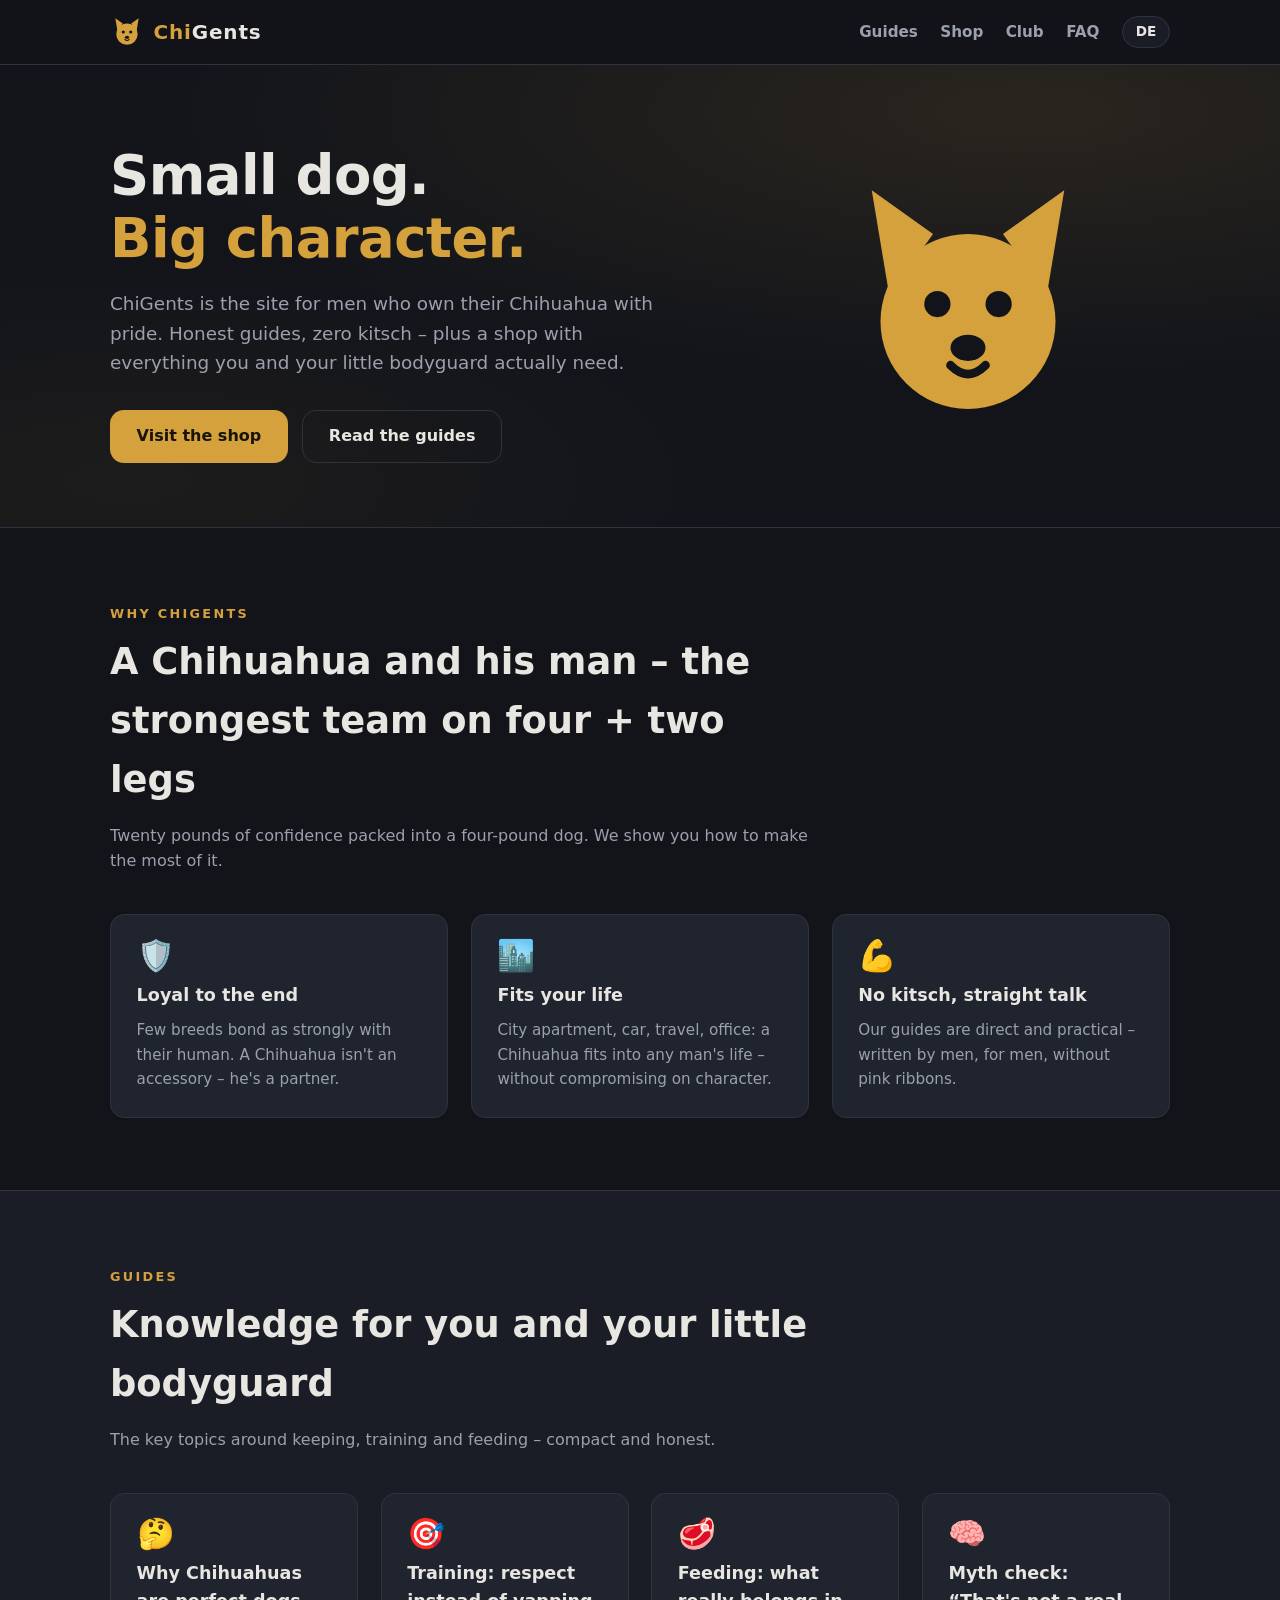
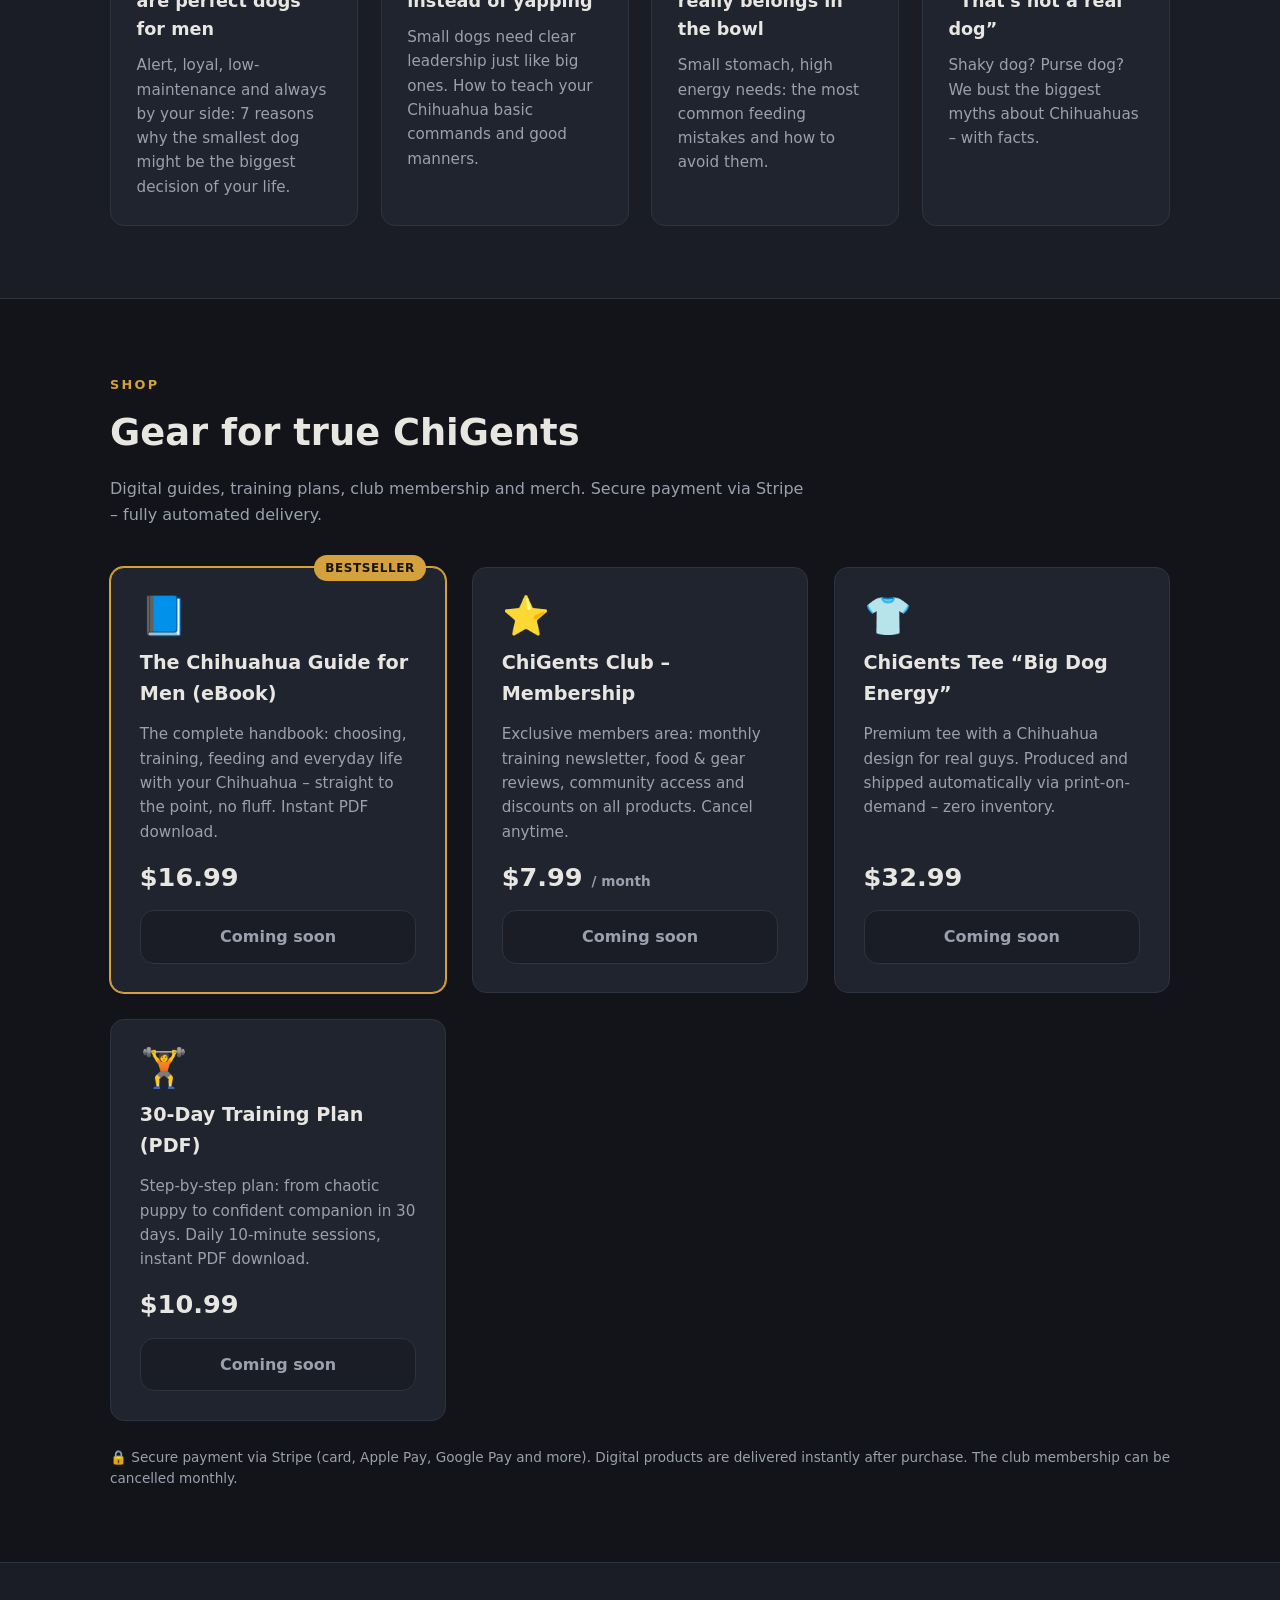
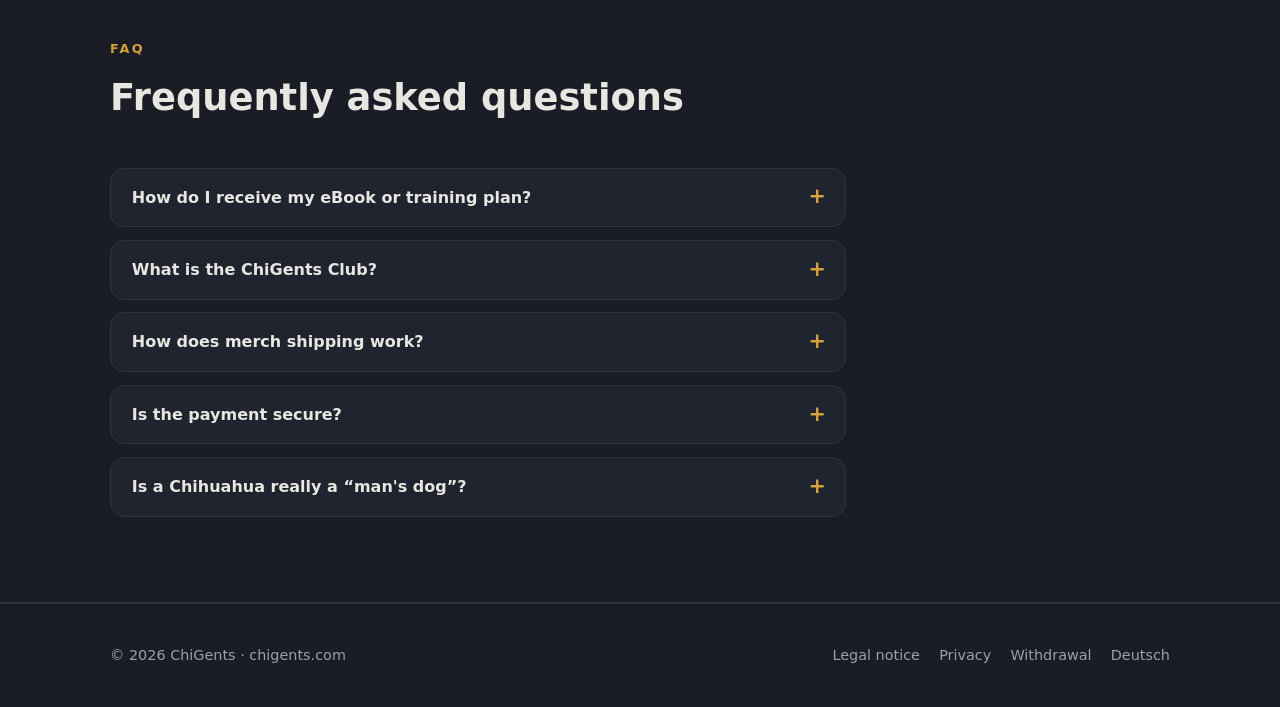
==== en/index.html @ 24e94a9b "Add ChiGents landing page with shop, Stripe payment links and GitHub Pages deploy - Bilingual (DE/EN" ====
<!DOCTYPE html>
<html lang="en">
<head>
  <meta charset="UTF-8">
  <meta name="viewport" content="width=device-width, initial-scale=1.0">
  <title>ChiGents – Men with Chihuahuas | Shop &amp; Guides</title>
  <meta name="description" content="ChiGents is the site for men with Chihuahuas: honest guides, eBooks, training plans, club membership and merch. Small dog. Big character.">
  <link rel="canonical" href="https://chigents.com/en/">
  <link rel="alternate" hreflang="de" href="https://chigents.com/">
  <link rel="alternate" hreflang="en" href="https://chigents.com/en/">
  <meta property="og:title" content="ChiGents – Men with Chihuahuas">
  <meta property="og:description" content="Guides, shop and club for men with Chihuahuas. Small dog. Big character.">
  <meta property="og:type" content="website">
  <meta property="og:url" content="https://chigents.com/en/">
  <link rel="icon" href="data:image/svg+xml,%3Csvg xmlns='http://www.w3.org/2000/svg' viewBox='0 0 100 100'%3E%3Ctext y='80' font-size='80'%3E🐕%3C/text%3E%3C/svg%3E">
  <link rel="stylesheet" href="../assets/css/style.css">
</head>
<body>

  <header class="site-header">
    <div class="container">
      <a class="brand" href="./">
        <svg class="logo" viewBox="0 0 64 64" aria-hidden="true">
          <polygon points="10,6 24,16 14,30" fill="#d4a13c"/>
          <polygon points="54,6 40,16 50,30" fill="#d4a13c"/>
          <circle cx="32" cy="36" r="20" fill="#d4a13c"/>
          <circle cx="25" cy="32" r="3" fill="#12141a"/>
          <circle cx="39" cy="32" r="3" fill="#12141a"/>
          <ellipse cx="32" cy="42" rx="4" ry="3" fill="#12141a"/>
          <path d="M28 46 q4 4 8 0" stroke="#12141a" stroke-width="2" fill="none" stroke-linecap="round"/>
        </svg>
        <span><span class="brand-chi">Chi</span>Gents</span>
      </a>
      <nav class="main-nav">
        <a href="#guides">Guides</a>
        <a href="#shop">Shop</a>
        <a href="#club">Club</a>
        <a href="#faq">FAQ</a>
        <a class="lang-switch" href="../" hreflang="de" lang="de">DE</a>
      </nav>
    </div>
  </header>

  <main>

    <!-- Hero -->
    <section class="hero">
      <div class="container">
        <div>
          <h1>Small dog.<br><span class="accent">Big character.</span></h1>
          <p class="tagline">
            ChiGents is the site for men who own their Chihuahua with pride.
            Honest guides, zero kitsch – plus a shop with everything you and
            your little bodyguard actually need.
          </p>
          <div class="hero-cta">
            <a class="btn btn-primary" href="#shop">Visit the shop</a>
            <a class="btn btn-ghost" href="#guides">Read the guides</a>
          </div>
        </div>
        <div class="hero-dog">
          <svg viewBox="0 0 64 64" aria-hidden="true">
            <polygon points="10,6 24,16 14,30" fill="#d4a13c"/>
            <polygon points="54,6 40,16 50,30" fill="#d4a13c"/>
            <circle cx="32" cy="36" r="20" fill="#d4a13c"/>
            <circle cx="25" cy="32" r="3" fill="#12141a"/>
            <circle cx="39" cy="32" r="3" fill="#12141a"/>
            <ellipse cx="32" cy="42" rx="4" ry="3" fill="#12141a"/>
            <path d="M28 46 q4 4 8 0" stroke="#12141a" stroke-width="2" fill="none" stroke-linecap="round"/>
          </svg>
        </div>
      </div>
    </section>

    <!-- Why ChiGents -->
    <section class="section">
      <div class="container">
        <div class="section-head">
          <span class="kicker">Why ChiGents</span>
          <h2>A Chihuahua and his man – the strongest team on four + two legs</h2>
          <p>Twenty pounds of confidence packed into a four-pound dog. We show you how to make the most of it.</p>
        </div>
        <div class="card-grid">
          <div class="card">
            <div class="card-icon">🛡️</div>
            <h3>Loyal to the end</h3>
            <p>Few breeds bond as strongly with their human. A Chihuahua isn't an accessory – he's a partner.</p>
          </div>
          <div class="card">
            <div class="card-icon">🏙️</div>
            <h3>Fits your life</h3>
            <p>City apartment, car, travel, office: a Chihuahua fits into any man's life – without compromising on character.</p>
          </div>
          <div class="card">
            <div class="card-icon">💪</div>
            <h3>No kitsch, straight talk</h3>
            <p>Our guides are direct and practical – written by men, for men, without pink ribbons.</p>
          </div>
        </div>
      </div>
    </section>

    <!-- Guides -->
    <section class="section alt" id="guides">
      <div class="container">
        <div class="section-head">
          <span class="kicker">Guides</span>
          <h2>Knowledge for you and your little bodyguard</h2>
          <p>The key topics around keeping, training and feeding – compact and honest.</p>
        </div>
        <div class="card-grid">
          <div class="card">
            <div class="card-icon">🤔</div>
            <h3>Why Chihuahuas are perfect dogs for men</h3>
            <p>Alert, loyal, low-maintenance and always by your side: 7 reasons why the smallest dog might be the biggest decision of your life.</p>
          </div>
          <div class="card">
            <div class="card-icon">🎯</div>
            <h3>Training: respect instead of yapping</h3>
            <p>Small dogs need clear leadership just like big ones. How to teach your Chihuahua basic commands and good manners.</p>
          </div>
          <div class="card">
            <div class="card-icon">🥩</div>
            <h3>Feeding: what really belongs in the bowl</h3>
            <p>Small stomach, high energy needs: the most common feeding mistakes and how to avoid them.</p>
          </div>
          <div class="card">
            <div class="card-icon">🧠</div>
            <h3>Myth check: “That's not a real dog”</h3>
            <p>Shaky dog? Purse dog? We bust the biggest myths about Chihuahuas – with facts.</p>
          </div>
        </div>
      </div>
    </section>

    <!-- Shop -->
    <section class="section" id="shop">
      <div class="container">
        <div class="section-head">
          <span class="kicker">Shop</span>
          <h2>Gear for true ChiGents</h2>
          <p>Digital guides, training plans, club membership and merch. Secure payment via Stripe – fully automated delivery.</p>
        </div>
        <div class="product-grid" id="product-grid">
          <!-- Product cards are rendered from assets/js/products.js -->
        </div>
        <p class="shop-note" id="club">
          🔒 Secure payment via Stripe (card, Apple Pay, Google Pay and more). Digital products are delivered instantly after purchase.
          The club membership can be cancelled monthly.
        </p>
      </div>
    </section>

    <!-- FAQ -->
    <section class="section alt" id="faq">
      <div class="container">
        <div class="section-head">
          <span class="kicker">FAQ</span>
          <h2>Frequently asked questions</h2>
        </div>
        <div class="faq-list">
          <details>
            <summary>How do I receive my eBook or training plan?</summary>
            <p>Right after paying via Stripe you automatically receive your download link – on the confirmation page and by email. No waiting, no shipping.</p>
          </details>
          <details>
            <summary>What is the ChiGents Club?</summary>
            <p>A monthly membership with an exclusive training newsletter, product reviews and discounts on all shop items. You can cancel at the end of any month.</p>
          </details>
          <details>
            <summary>How does merch shipping work?</summary>
            <p>Our apparel is produced on demand and shipped directly by the production partner – more sustainable than mass warehousing and always in your size.</p>
          </details>
          <details>
            <summary>Is the payment secure?</summary>
            <p>Yes. All payments are processed by Stripe, one of the world's largest payment providers. We never store any payment data ourselves.</p>
          </details>
          <details>
            <summary>Is a Chihuahua really a “man's dog”?</summary>
            <p>Absolutely. Chihuahuas are among the most loyal and alert breeds there are. Anyone who handles one knows: character has nothing to do with shoulder height.</p>
          </details>
        </div>
      </div>
    </section>

  </main>

  <footer class="site-footer">
    <div class="container">
      <div>© <span id="year">2026</span> ChiGents · chigents.com</div>
      <nav class="footer-links">
        <a href="../impressum.html">Legal notice</a>
        <a href="../datenschutz.html">Privacy</a>
        <a href="../widerruf.html">Withdrawal</a>
        <a href="../" hreflang="de" lang="de">Deutsch</a>
      </nav>
    </div>
  </footer>

  <script src="../assets/js/products.js"></script>
  <script src="../assets/js/main.js"></script>
</body>
</html>
---- assets/css/style.css ----
/* ============================================================
   ChiGents – chigents.com
   Dunkles, maskulines Theme mit Gold-Akzent
   ============================================================ */

:root {
  --bg: #12141a;
  --bg-soft: #1a1d26;
  --bg-card: #20242f;
  --border: #2e3340;
  --text: #e8e6e1;
  --text-muted: #9aa0ad;
  --accent: #d4a13c;
  --accent-hover: #e6b85c;
  --accent-dark: #a87e2a;
  --danger: #c0533f;
  --radius: 14px;
  --maxw: 1100px;
}

* { box-sizing: border-box; margin: 0; padding: 0; }

html { scroll-behavior: smooth; }

body {
  background: var(--bg);
  color: var(--text);
  font-family: "Segoe UI", system-ui, -apple-system, Roboto, "Helvetica Neue", sans-serif;
  line-height: 1.6;
  -webkit-font-smoothing: antialiased;
}

img, svg { max-width: 100%; display: block; }

a { color: var(--accent); text-decoration: none; }
a:hover { color: var(--accent-hover); }

.container {
  max-width: var(--maxw);
  margin: 0 auto;
  padding: 0 1.25rem;
}

/* ---------- Header ---------- */

.site-header {
  position: sticky;
  top: 0;
  z-index: 50;
  background: rgba(18, 20, 26, 0.92);
  backdrop-filter: blur(8px);
  border-bottom: 1px solid var(--border);
}

.site-header .container {
  display: flex;
  align-items: center;
  justify-content: space-between;
  gap: 1rem;
  height: 64px;
}

.brand {
  display: flex;
  align-items: center;
  gap: 0.6rem;
  font-weight: 800;
  font-size: 1.25rem;
  letter-spacing: 0.04em;
  color: var(--text);
}
.brand:hover { color: var(--text); }
.brand .logo { width: 34px; height: 34px; flex-shrink: 0; }
.brand .brand-chi { color: var(--accent); }

.main-nav {
  display: flex;
  align-items: center;
  gap: 1.4rem;
  font-size: 0.95rem;
}
.main-nav a { color: var(--text-muted); font-weight: 600; }
.main-nav a:hover { color: var(--text); }

.lang-switch {
  border: 1px solid var(--border);
  border-radius: 999px;
  padding: 0.25rem 0.8rem;
  font-size: 0.85rem;
  font-weight: 700;
  color: var(--text) !important;
  background: var(--bg-soft);
}
.lang-switch:hover { border-color: var(--accent); }

@media (max-width: 720px) {
  .main-nav a:not(.lang-switch) { display: none; }
}

/* ---------- Hero ---------- */

.hero {
  padding: 5rem 0 4rem;
  background:
    radial-gradient(ellipse 70% 60% at 80% 10%, rgba(212, 161, 60, 0.12), transparent),
    radial-gradient(ellipse 50% 50% at 10% 90%, rgba(212, 161, 60, 0.06), transparent);
  border-bottom: 1px solid var(--border);
}

.hero .container {
  display: grid;
  grid-template-columns: 1.2fr 0.8fr;
  gap: 3rem;
  align-items: center;
}

.hero h1 {
  font-size: clamp(2.2rem, 5vw, 3.4rem);
  line-height: 1.15;
  font-weight: 900;
  letter-spacing: -0.01em;
}
.hero h1 .accent { color: var(--accent); }

.hero .tagline {
  margin-top: 1.2rem;
  font-size: 1.15rem;
  color: var(--text-muted);
  max-width: 34rem;
}

.hero-cta {
  margin-top: 2rem;
  display: flex;
  flex-wrap: wrap;
  gap: 0.9rem;
}

.hero-dog {
  display: flex;
  justify-content: center;
}
.hero-dog svg { width: min(280px, 60vw); height: auto; }

@media (max-width: 820px) {
  .hero .container { grid-template-columns: 1fr; }
  .hero-dog { order: -1; }
  .hero-dog svg { width: 160px; }
}

/* ---------- Buttons ---------- */

.btn {
  display: inline-block;
  padding: 0.8rem 1.6rem;
  border-radius: var(--radius);
  font-weight: 700;
  font-size: 1rem;
  border: 1px solid transparent;
  cursor: pointer;
  transition: transform 0.12s ease, background 0.12s ease, border-color 0.12s ease;
}
.btn:active { transform: scale(0.98); }

.btn-primary {
  background: var(--accent);
  color: #181408;
}
.btn-primary:hover { background: var(--accent-hover); color: #181408; }

.btn-ghost {
  border-color: var(--border);
  color: var(--text);
  background: transparent;
}
.btn-ghost:hover { border-color: var(--accent); color: var(--text); }

.btn-disabled {
  background: var(--bg-soft);
  border-color: var(--border);
  color: var(--text-muted);
  cursor: not-allowed;
}

/* ---------- Sections ---------- */

.section { padding: 4.5rem 0; }
.section.alt { background: var(--bg-soft); border-top: 1px solid var(--border); border-bottom: 1px solid var(--border); }

.section-head { max-width: 44rem; margin-bottom: 2.5rem; }
.section-head .kicker {
  text-transform: uppercase;
  letter-spacing: 0.18em;
  font-size: 0.8rem;
  font-weight: 800;
  color: var(--accent);
}
.section-head h2 {
  font-size: clamp(1.6rem, 3.5vw, 2.3rem);
  margin-top: 0.5rem;
  font-weight: 800;
}
.section-head p { margin-top: 0.8rem; color: var(--text-muted); }

/* ---------- Cards (Ratgeber / USP) ---------- */

.card-grid {
  display: grid;
  grid-template-columns: repeat(auto-fit, minmax(240px, 1fr));
  gap: 1.4rem;
}

.card {
  background: var(--bg-card);
  border: 1px solid var(--border);
  border-radius: var(--radius);
  padding: 1.6rem;
  display: flex;
  flex-direction: column;
  gap: 0.6rem;
}
.card .card-icon { font-size: 1.9rem; line-height: 1; }
.card h3 { font-size: 1.1rem; font-weight: 800; }
.card p { color: var(--text-muted); font-size: 0.95rem; }
.card .card-link { margin-top: auto; font-weight: 700; font-size: 0.9rem; }

/* ---------- Shop / Produkte ---------- */

.product-grid {
  display: grid;
  grid-template-columns: repeat(auto-fit, minmax(270px, 1fr));
  gap: 1.6rem;
}

.product-card {
  background: var(--bg-card);
  border: 1px solid var(--border);
  border-radius: var(--radius);
  padding: 1.8rem;
  display: flex;
  flex-direction: column;
  gap: 0.8rem;
  position: relative;
}
.product-card.featured { border-color: var(--accent); box-shadow: 0 0 0 1px var(--accent); }

.product-badge {
  position: absolute;
  top: -0.8rem;
  right: 1.2rem;
  background: var(--accent);
  color: #181408;
  font-size: 0.75rem;
  font-weight: 800;
  padding: 0.2rem 0.7rem;
  border-radius: 999px;
  letter-spacing: 0.05em;
  text-transform: uppercase;
}

.product-emoji { font-size: 2.4rem; line-height: 1; }
.product-card h3 { font-size: 1.2rem; font-weight: 800; }
.product-desc { color: var(--text-muted); font-size: 0.95rem; flex-grow: 1; }

.product-price {
  font-size: 1.6rem;
  font-weight: 900;
  color: var(--text);
}
.product-price .price-period {
  font-size: 0.85rem;
  font-weight: 600;
  color: var(--text-muted);
}

.product-card .btn { text-align: center; }

.shop-note {
  margin-top: 1.6rem;
  font-size: 0.85rem;
  color: var(--text-muted);
}

/* ---------- FAQ ---------- */

.faq-list { max-width: 46rem; }

.faq-list details {
  border: 1px solid var(--border);
  border-radius: var(--radius);
  background: var(--bg-card);
  margin-bottom: 0.8rem;
  overflow: hidden;
}
.faq-list summary {
  cursor: pointer;
  padding: 1rem 1.3rem;
  font-weight: 700;
  list-style: none;
  position: relative;
  padding-right: 2.6rem;
}
.faq-list summary::-webkit-details-marker { display: none; }
.faq-list summary::after {
  content: "+";
  position: absolute;
  right: 1.2rem;
  top: 50%;
  transform: translateY(-50%);
  color: var(--accent);
  font-size: 1.3rem;
  font-weight: 800;
}
.faq-list details[open] summary::after { content: "–"; }
.faq-list details p {
  padding: 0 1.3rem 1.1rem;
  color: var(--text-muted);
  font-size: 0.95rem;
}

/* ---------- Footer ---------- */

.site-footer {
  border-top: 1px solid var(--border);
  padding: 2.5rem 0;
  background: var(--bg-soft);
  font-size: 0.9rem;
  color: var(--text-muted);
}
.site-footer .container {
  display: flex;
  flex-wrap: wrap;
  gap: 1.5rem;
  justify-content: space-between;
  align-items: center;
}
.footer-links { display: flex; flex-wrap: wrap; gap: 1.2rem; }
.footer-links a { color: var(--text-muted); }
.footer-links a:hover { color: var(--text); }

/* ---------- Rechtsseiten ---------- */

.legal-page { padding: 3.5rem 0; max-width: 46rem; }
.legal-page h1 { font-size: 2rem; margin-bottom: 1.5rem; }
.legal-page h2 { font-size: 1.25rem; margin: 1.8rem 0 0.6rem; }
.legal-page p, .legal-page li { color: var(--text-muted); margin-bottom: 0.6rem; }
.legal-page ul { padding-left: 1.4rem; }

.todo-box {
  border: 1px dashed var(--danger);
  border-radius: var(--radius);
  padding: 0.9rem 1.2rem;
  margin: 1rem 0;
  color: var(--danger);
  font-weight: 600;
  font-size: 0.9rem;
}
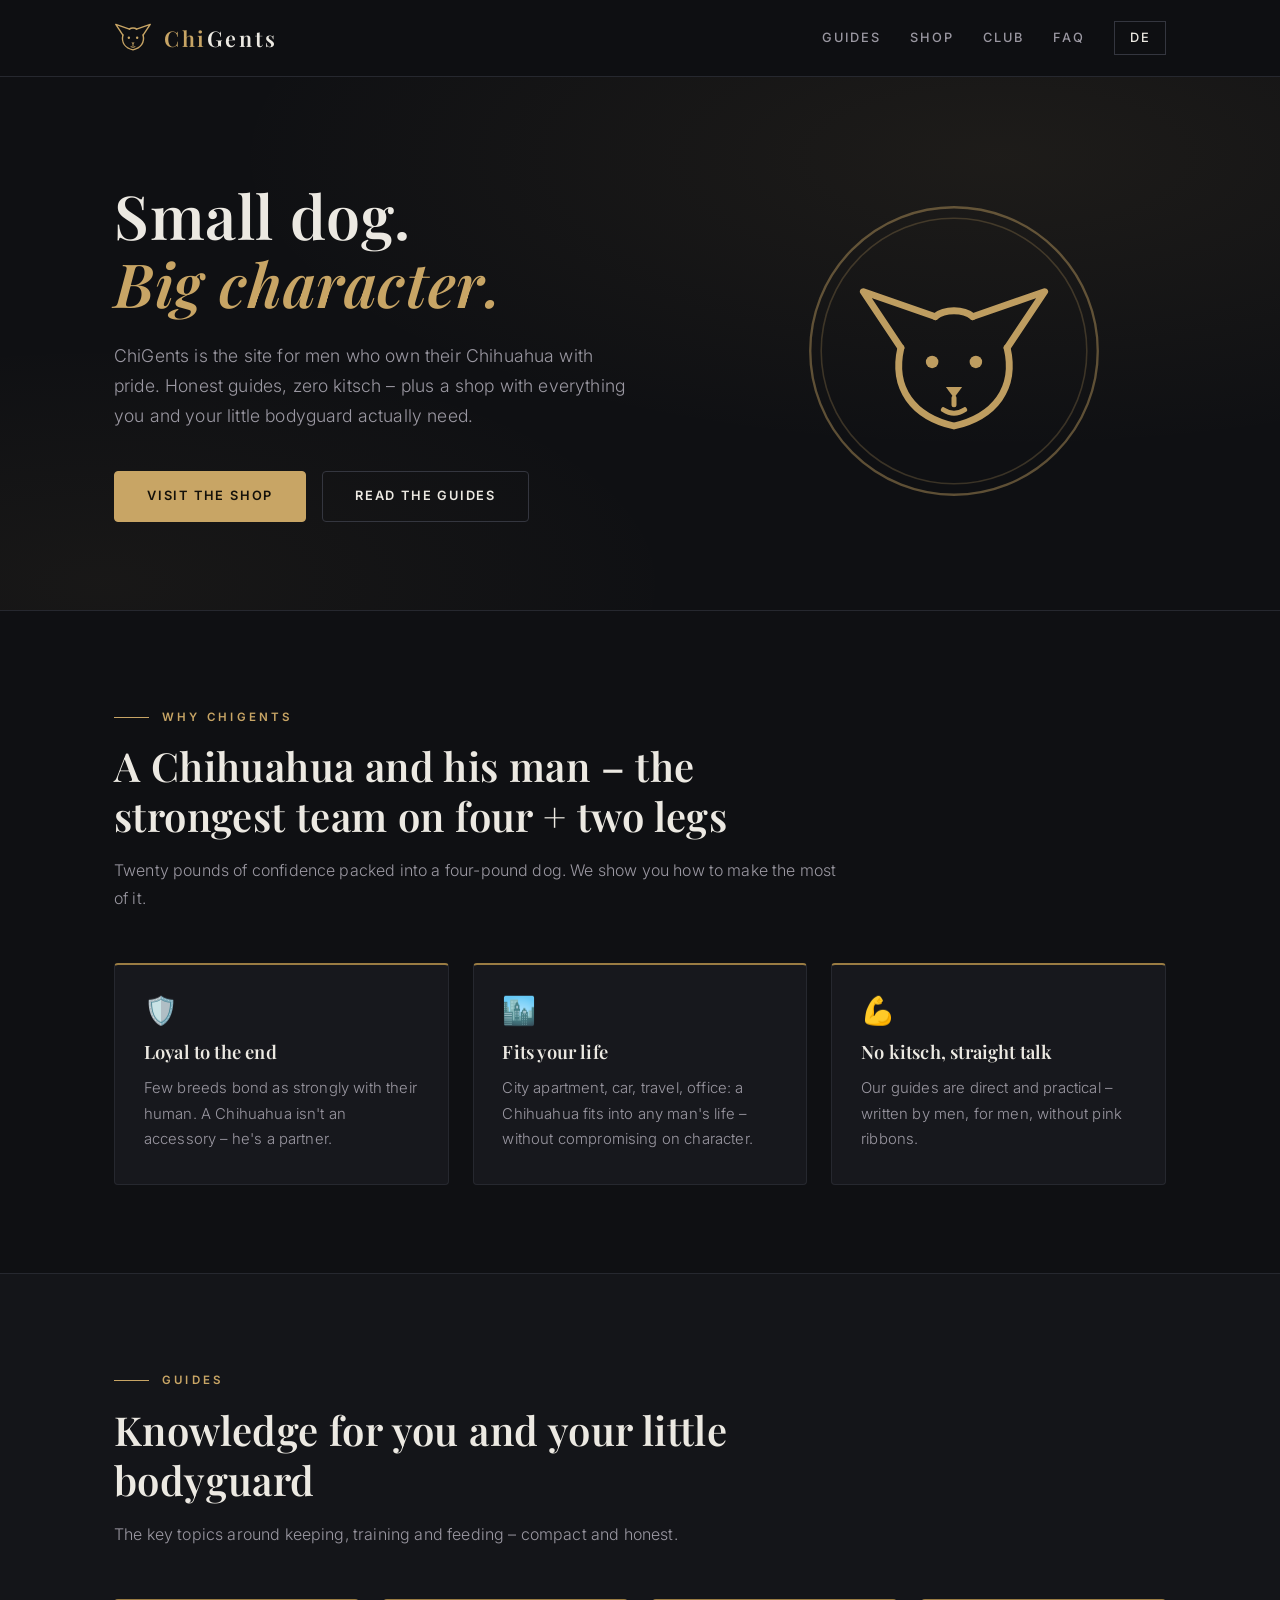
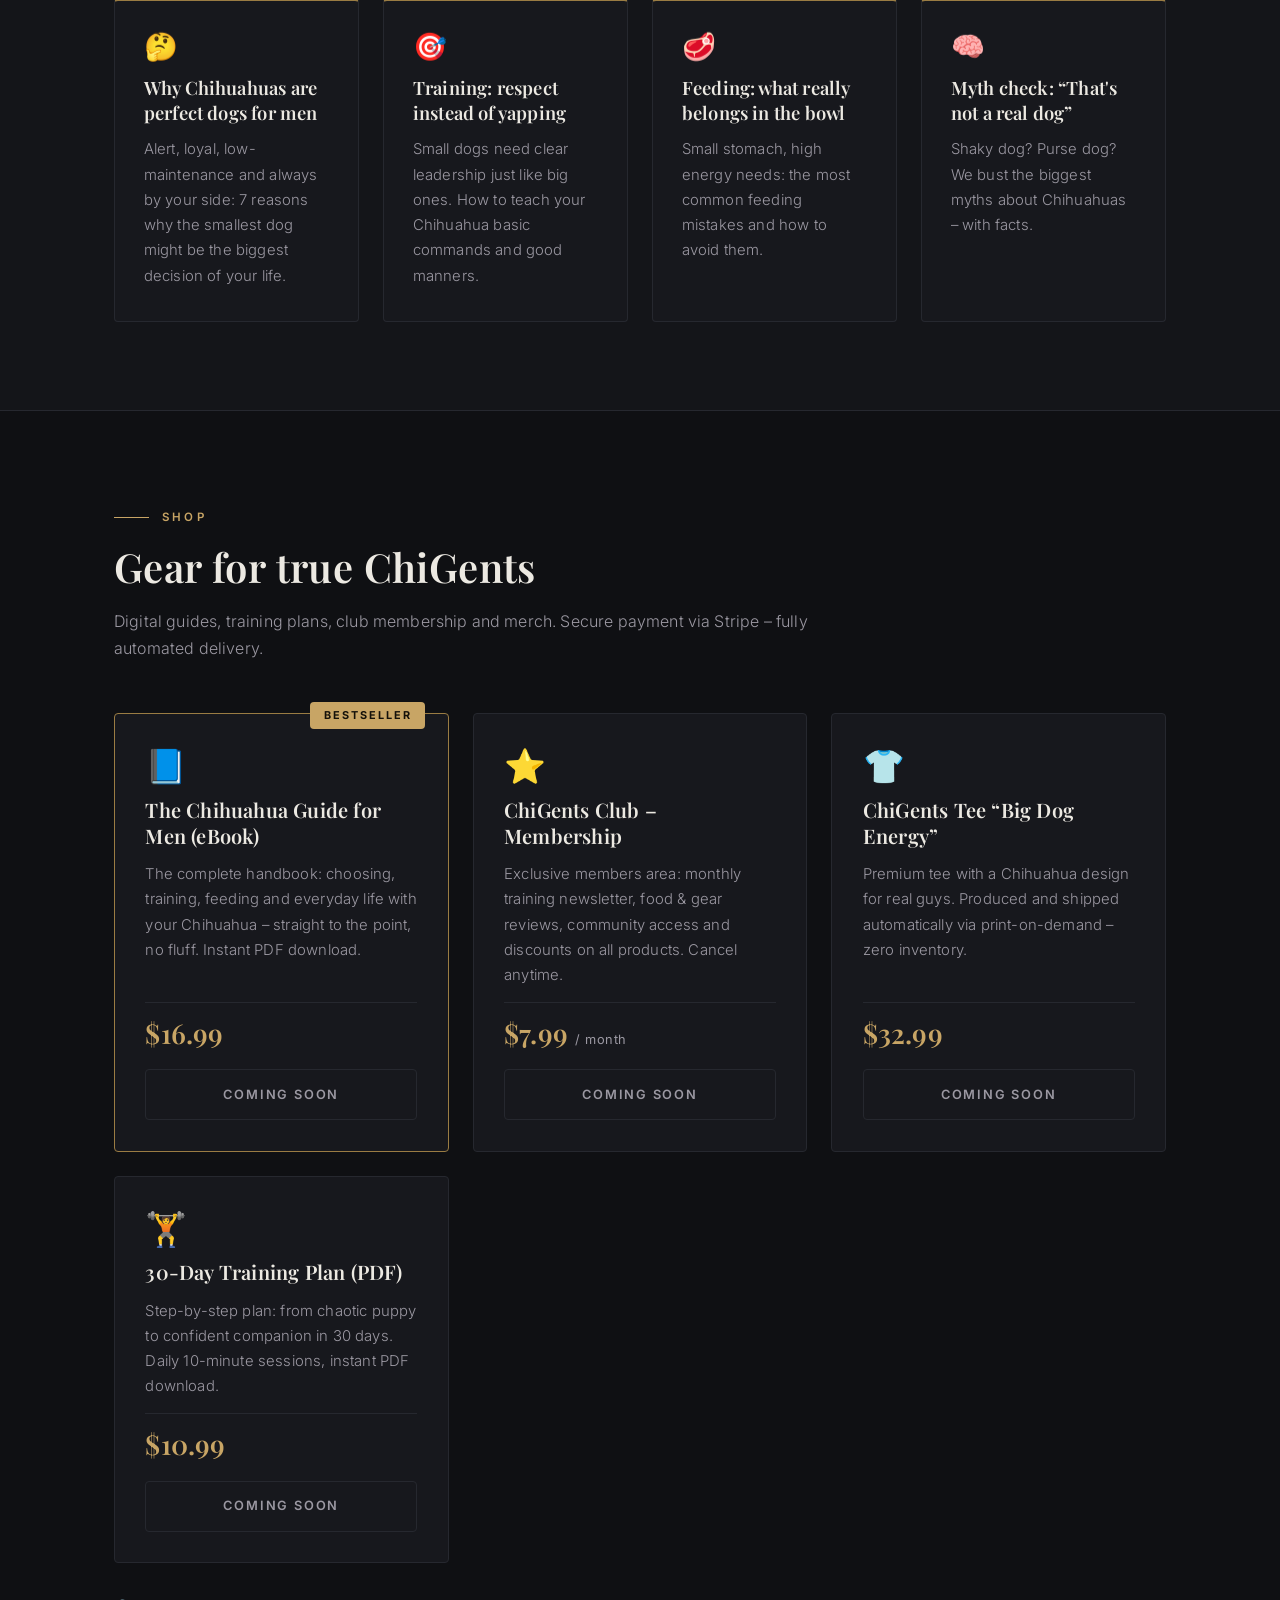
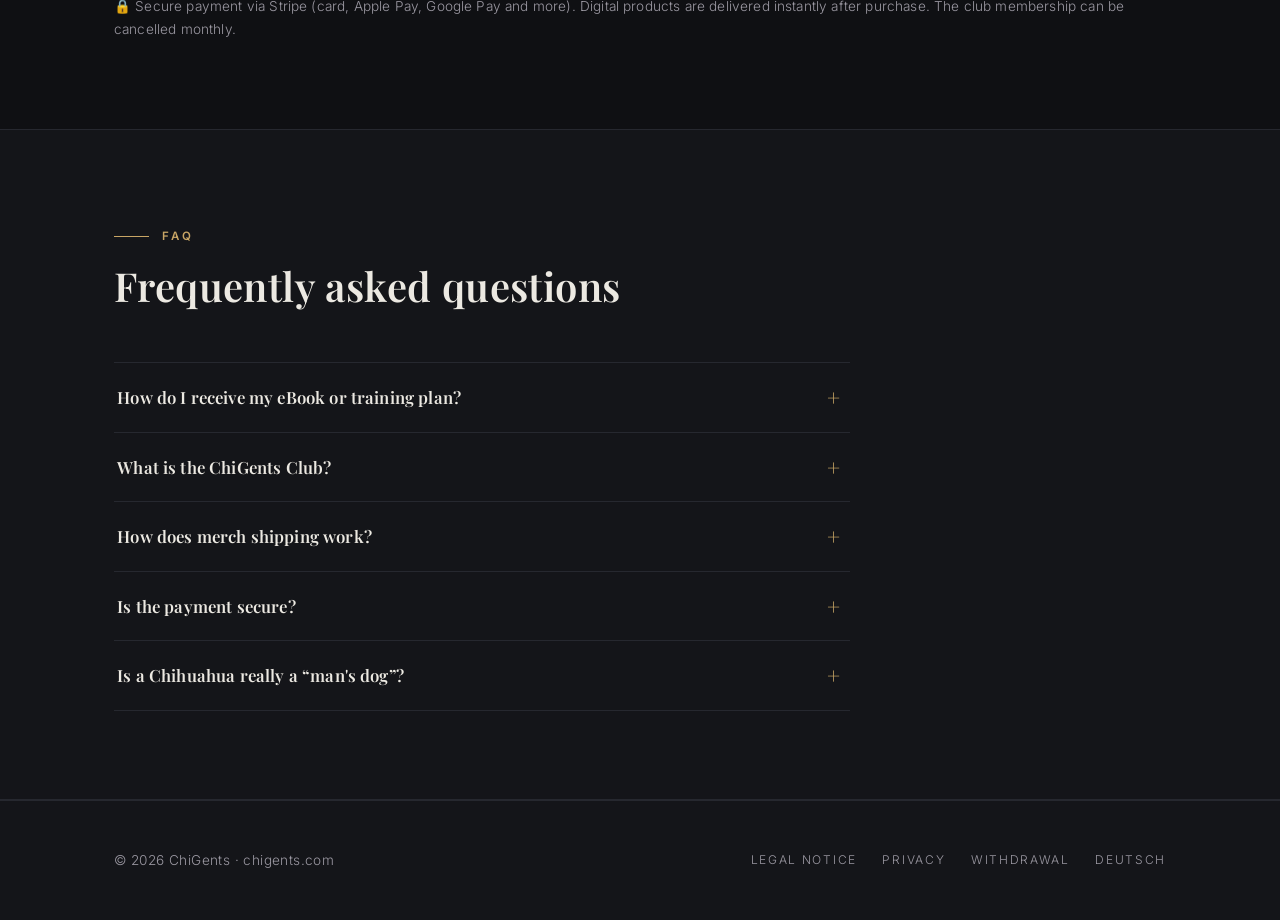
==== commit feca0508: "Redesign with premium look and refined line-art logo - Serif typography (Playfair Display) for headi" ====
--- a/en/index.html
+++ b/en/index.html
@@ -12,7 +12,10 @@
   <meta property="og:description" content="Guides, shop and club for men with Chihuahuas. Small dog. Big character.">
   <meta property="og:type" content="website">
   <meta property="og:url" content="https://chigents.com/en/">
-  <link rel="icon" href="data:image/svg+xml,%3Csvg xmlns='http://www.w3.org/2000/svg' viewBox='0 0 100 100'%3E%3Ctext y='80' font-size='80'%3E🐕%3C/text%3E%3C/svg%3E">
+  <link rel="icon" href="data:image/svg+xml,%3Csvg xmlns='http://www.w3.org/2000/svg' viewBox='0 0 64 64' fill='none' stroke='%23c8a565' stroke-width='3' stroke-linecap='round' stroke-linejoin='round'%3E%3Cpath d='M15 27 L3 9 L26 17'/%3E%3Cpath d='M49 27 L61 9 L38 17'/%3E%3Cpath d='M15 27 C12 40 19 49 32 52 C45 49 52 40 49 27'/%3E%3Cpath d='M26 17 C29 14.5 35 14.5 38 17'/%3E%3C/svg%3E">
+  <link rel="preconnect" href="https://fonts.googleapis.com">
+  <link rel="preconnect" href="https://fonts.gstatic.com" crossorigin>
+  <link rel="stylesheet" href="https://fonts.googleapis.com/css2?family=Playfair+Display:ital,wght@0,500;0,600;0,700;1,600&family=Inter:wght@300;400;500;600;700&display=swap">
   <link rel="stylesheet" href="../assets/css/style.css">
 </head>
 <body>
@@ -20,14 +23,14 @@
   <header class="site-header">
     <div class="container">
       <a class="brand" href="./">
-        <svg class="logo" viewBox="0 0 64 64" aria-hidden="true">
-          <polygon points="10,6 24,16 14,30" fill="#d4a13c"/>
-          <polygon points="54,6 40,16 50,30" fill="#d4a13c"/>
-          <circle cx="32" cy="36" r="20" fill="#d4a13c"/>
-          <circle cx="25" cy="32" r="3" fill="#12141a"/>
-          <circle cx="39" cy="32" r="3" fill="#12141a"/>
-          <ellipse cx="32" cy="42" rx="4" ry="3" fill="#12141a"/>
-          <path d="M28 46 q4 4 8 0" stroke="#12141a" stroke-width="2" fill="none" stroke-linecap="round"/>
+        <svg class="logo" viewBox="0 0 64 64" fill="none" stroke="currentColor" stroke-width="2.4" stroke-linecap="round" stroke-linejoin="round" aria-hidden="true">
+          <path d="M15 27 L3 9 L26 17"/>
+          <path d="M49 27 L61 9 L38 17"/>
+          <path d="M15 27 C12 40 19 49 32 52 C45 49 52 40 49 27"/>
+          <path d="M26 17 C29 14.5 35 14.5 38 17"/>
+          <circle cx="25" cy="31.5" r="2" fill="currentColor" stroke="none"/>
+          <circle cx="39" cy="31.5" r="2" fill="currentColor" stroke="none"/>
+          <path d="M29.4 39.5 L34.6 39.5 L32 43 Z" fill="currentColor" stroke="none"/><path d="M32 43 V45.2 M28.6 46.8 Q32 49 35.4 46.8" stroke-width="1.6"/>
         </svg>
         <span><span class="brand-chi">Chi</span>Gents</span>
       </a>
@@ -59,14 +62,18 @@
           </div>
         </div>
         <div class="hero-dog">
-          <svg viewBox="0 0 64 64" aria-hidden="true">
-            <polygon points="10,6 24,16 14,30" fill="#d4a13c"/>
-            <polygon points="54,6 40,16 50,30" fill="#d4a13c"/>
-            <circle cx="32" cy="36" r="20" fill="#d4a13c"/>
-            <circle cx="25" cy="32" r="3" fill="#12141a"/>
-            <circle cx="39" cy="32" r="3" fill="#12141a"/>
-            <ellipse cx="32" cy="42" rx="4" ry="3" fill="#12141a"/>
-            <path d="M28 46 q4 4 8 0" stroke="#12141a" stroke-width="2" fill="none" stroke-linecap="round"/>
+          <svg viewBox="0 0 96 96" fill="none" stroke="currentColor" stroke-linecap="round" stroke-linejoin="round" aria-hidden="true">
+            <circle cx="48" cy="48" r="46" stroke-width="0.75" opacity="0.45"/>
+            <circle cx="48" cy="48" r="42.5" stroke-width="0.5" opacity="0.25"/>
+            <g transform="translate(16 20)" stroke-width="2.2">
+              <path d="M15 27 L3 9 L26 17"/>
+              <path d="M49 27 L61 9 L38 17"/>
+              <path d="M15 27 C12 40 19 49 32 52 C45 49 52 40 49 27"/>
+              <path d="M26 17 C29 14.5 35 14.5 38 17"/>
+              <circle cx="25" cy="31.5" r="2" fill="currentColor" stroke="none"/>
+              <circle cx="39" cy="31.5" r="2" fill="currentColor" stroke="none"/>
+              <path d="M29.4 39.5 L34.6 39.5 L32 43 Z" fill="currentColor" stroke="none"/><path d="M32 43 V45.2 M28.6 46.8 Q32 49 35.4 46.8" stroke-width="1.6"/>
+            </g>
           </svg>
         </div>
       </div>
--- a/assets/css/style.css
+++ b/assets/css/style.css
@@ -1,21 +1,25 @@
 /* ============================================================
    ChiGents – chigents.com
-   Dunkles, maskulines Theme mit Gold-Akzent
+   Premium-Theme: tiefes Anthrazit, Champagner-Gold,
+   Serifen-Typografie, feine Linien, viel Weißraum
    ============================================================ */
 
 :root {
-  --bg: #12141a;
-  --bg-soft: #1a1d26;
-  --bg-card: #20242f;
-  --border: #2e3340;
-  --text: #e8e6e1;
-  --text-muted: #9aa0ad;
-  --accent: #d4a13c;
-  --accent-hover: #e6b85c;
-  --accent-dark: #a87e2a;
-  --danger: #c0533f;
-  --radius: 14px;
+  --bg: #0f1013;
+  --bg-soft: #141519;
+  --bg-card: #17181d;
+  --border: #26282f;
+  --border-strong: #34363f;
+  --text: #ece9e2;
+  --text-muted: #9b98a2;
+  --accent: #c8a565;
+  --accent-hover: #dcbe85;
+  --accent-dark: #9a7c43;
+  --danger: #b65a48;
+  --radius: 4px;
   --maxw: 1100px;
+  --font-serif: "Playfair Display", "Georgia", serif;
+  --font-sans: "Inter", "Segoe UI", system-ui, -apple-system, sans-serif;
 }
 
 * { box-sizing: border-box; margin: 0; padding: 0; }
@@ -25,20 +29,28 @@
 body {
   background: var(--bg);
   color: var(--text);
-  font-family: "Segoe UI", system-ui, -apple-system, Roboto, "Helvetica Neue", sans-serif;
-  line-height: 1.6;
+  font-family: var(--font-sans);
+  font-weight: 300;
+  line-height: 1.7;
+  letter-spacing: 0.01em;
   -webkit-font-smoothing: antialiased;
 }
 
 img, svg { max-width: 100%; display: block; }
 
-a { color: var(--accent); text-decoration: none; }
+a { color: var(--accent); text-decoration: none; transition: color 0.15s ease; }
 a:hover { color: var(--accent-hover); }
+
+h1, h2, h3 {
+  font-family: var(--font-serif);
+  font-weight: 600;
+  letter-spacing: 0.01em;
+}
 
 .container {
   max-width: var(--maxw);
   margin: 0 auto;
-  padding: 0 1.25rem;
+  padding: 0 1.5rem;
 }
 
 /* ---------- Header ---------- */
@@ -47,8 +59,8 @@
   position: sticky;
   top: 0;
   z-index: 50;
-  background: rgba(18, 20, 26, 0.92);
-  backdrop-filter: blur(8px);
+  background: rgba(15, 16, 19, 0.92);
+  backdrop-filter: blur(10px);
   border-bottom: 1px solid var(--border);
 }
 
@@ -57,41 +69,44 @@
   align-items: center;
   justify-content: space-between;
   gap: 1rem;
-  height: 64px;
+  height: 76px;
 }
 
 .brand {
   display: flex;
   align-items: center;
-  gap: 0.6rem;
-  font-weight: 800;
-  font-size: 1.25rem;
-  letter-spacing: 0.04em;
+  gap: 0.75rem;
+  font-family: var(--font-serif);
+  font-weight: 600;
+  font-size: 1.35rem;
+  letter-spacing: 0.12em;
   color: var(--text);
 }
 .brand:hover { color: var(--text); }
-.brand .logo { width: 34px; height: 34px; flex-shrink: 0; }
+.brand .logo { width: 38px; height: 38px; flex-shrink: 0; color: var(--accent); }
 .brand .brand-chi { color: var(--accent); }
 
 .main-nav {
   display: flex;
   align-items: center;
-  gap: 1.4rem;
-  font-size: 0.95rem;
-}
-.main-nav a { color: var(--text-muted); font-weight: 600; }
-.main-nav a:hover { color: var(--text); }
+  gap: 1.8rem;
+  font-size: 0.8rem;
+}
+.main-nav a {
+  color: var(--text-muted);
+  font-weight: 500;
+  text-transform: uppercase;
+  letter-spacing: 0.16em;
+}
+.main-nav a:hover { color: var(--accent); }
 
 .lang-switch {
-  border: 1px solid var(--border);
-  border-radius: 999px;
-  padding: 0.25rem 0.8rem;
-  font-size: 0.85rem;
-  font-weight: 700;
+  border: 1px solid var(--border-strong);
+  padding: 0.3rem 0.9rem;
   color: var(--text) !important;
-  background: var(--bg-soft);
-}
-.lang-switch:hover { border-color: var(--accent); }
+  background: transparent;
+}
+.lang-switch:hover { border-color: var(--accent); color: var(--accent) !important; }
 
 @media (max-width: 720px) {
   .main-nav a:not(.lang-switch) { display: none; }
@@ -100,184 +115,218 @@
 /* ---------- Hero ---------- */
 
 .hero {
-  padding: 5rem 0 4rem;
+  padding: 6.5rem 0 5.5rem;
   background:
-    radial-gradient(ellipse 70% 60% at 80% 10%, rgba(212, 161, 60, 0.12), transparent),
-    radial-gradient(ellipse 50% 50% at 10% 90%, rgba(212, 161, 60, 0.06), transparent);
+    radial-gradient(ellipse 60% 55% at 78% 15%, rgba(200, 165, 101, 0.08), transparent),
+    radial-gradient(ellipse 45% 45% at 8% 95%, rgba(200, 165, 101, 0.05), transparent);
   border-bottom: 1px solid var(--border);
 }
 
 .hero .container {
   display: grid;
-  grid-template-columns: 1.2fr 0.8fr;
-  gap: 3rem;
+  grid-template-columns: 1.15fr 0.85fr;
+  gap: 3.5rem;
   align-items: center;
 }
 
 .hero h1 {
-  font-size: clamp(2.2rem, 5vw, 3.4rem);
-  line-height: 1.15;
-  font-weight: 900;
-  letter-spacing: -0.01em;
-}
-.hero h1 .accent { color: var(--accent); }
+  font-size: clamp(2.4rem, 5.2vw, 3.8rem);
+  line-height: 1.12;
+  font-weight: 600;
+}
+.hero h1 .accent { color: var(--accent); font-style: italic; }
 
 .hero .tagline {
-  margin-top: 1.2rem;
-  font-size: 1.15rem;
-  color: var(--text-muted);
-  max-width: 34rem;
+  margin-top: 1.5rem;
+  font-size: 1.1rem;
+  color: var(--text-muted);
+  max-width: 33rem;
 }
 
 .hero-cta {
-  margin-top: 2rem;
+  margin-top: 2.5rem;
   display: flex;
   flex-wrap: wrap;
-  gap: 0.9rem;
+  gap: 1rem;
 }
 
 .hero-dog {
   display: flex;
   justify-content: center;
-}
-.hero-dog svg { width: min(280px, 60vw); height: auto; }
+  color: var(--accent);
+}
+.hero-dog svg { width: min(300px, 62vw); height: auto; opacity: 0.95; }
 
 @media (max-width: 820px) {
+  .hero { padding: 4.5rem 0 4rem; }
   .hero .container { grid-template-columns: 1fr; }
   .hero-dog { order: -1; }
-  .hero-dog svg { width: 160px; }
+  .hero-dog svg { width: 170px; }
 }
 
 /* ---------- Buttons ---------- */
 
 .btn {
   display: inline-block;
-  padding: 0.8rem 1.6rem;
+  padding: 0.85rem 2rem;
   border-radius: var(--radius);
-  font-weight: 700;
-  font-size: 1rem;
+  font-family: var(--font-sans);
+  font-weight: 600;
+  font-size: 0.8rem;
+  text-transform: uppercase;
+  letter-spacing: 0.14em;
   border: 1px solid transparent;
   cursor: pointer;
-  transition: transform 0.12s ease, background 0.12s ease, border-color 0.12s ease;
-}
-.btn:active { transform: scale(0.98); }
+  transition: all 0.18s ease;
+}
+.btn:active { transform: scale(0.985); }
 
 .btn-primary {
   background: var(--accent);
-  color: #181408;
-}
-.btn-primary:hover { background: var(--accent-hover); color: #181408; }
+  border-color: var(--accent);
+  color: #14110a;
+}
+.btn-primary:hover {
+  background: var(--accent-hover);
+  border-color: var(--accent-hover);
+  color: #14110a;
+}
 
 .btn-ghost {
-  border-color: var(--border);
+  border-color: var(--border-strong);
   color: var(--text);
   background: transparent;
 }
-.btn-ghost:hover { border-color: var(--accent); color: var(--text); }
+.btn-ghost:hover { border-color: var(--accent); color: var(--accent); }
 
 .btn-disabled {
+  background: transparent;
+  border-color: var(--border);
+  color: var(--text-muted);
+  cursor: not-allowed;
+}
+
+/* ---------- Sections ---------- */
+
+.section { padding: 5.5rem 0; }
+.section.alt {
   background: var(--bg-soft);
-  border-color: var(--border);
-  color: var(--text-muted);
-  cursor: not-allowed;
-}
-
-/* ---------- Sections ---------- */
-
-.section { padding: 4.5rem 0; }
-.section.alt { background: var(--bg-soft); border-top: 1px solid var(--border); border-bottom: 1px solid var(--border); }
-
-.section-head { max-width: 44rem; margin-bottom: 2.5rem; }
+  border-top: 1px solid var(--border);
+  border-bottom: 1px solid var(--border);
+}
+
+.section-head { max-width: 46rem; margin-bottom: 3.2rem; }
 .section-head .kicker {
+  display: inline-flex;
+  align-items: center;
+  gap: 0.8rem;
   text-transform: uppercase;
-  letter-spacing: 0.18em;
-  font-size: 0.8rem;
-  font-weight: 800;
+  letter-spacing: 0.28em;
+  font-size: 0.72rem;
+  font-weight: 600;
   color: var(--accent);
 }
+.section-head .kicker::before {
+  content: "";
+  display: inline-block;
+  width: 2.2rem;
+  height: 1px;
+  background: var(--accent);
+}
 .section-head h2 {
-  font-size: clamp(1.6rem, 3.5vw, 2.3rem);
-  margin-top: 0.5rem;
-  font-weight: 800;
-}
-.section-head p { margin-top: 0.8rem; color: var(--text-muted); }
+  font-size: clamp(1.7rem, 3.6vw, 2.5rem);
+  margin-top: 0.9rem;
+  line-height: 1.25;
+}
+.section-head p { margin-top: 1rem; color: var(--text-muted); }
 
 /* ---------- Cards (Ratgeber / USP) ---------- */
 
 .card-grid {
   display: grid;
   grid-template-columns: repeat(auto-fit, minmax(240px, 1fr));
-  gap: 1.4rem;
+  gap: 1.5rem;
 }
 
 .card {
   background: var(--bg-card);
   border: 1px solid var(--border);
+  border-top: 2px solid var(--accent-dark);
   border-radius: var(--radius);
-  padding: 1.6rem;
+  padding: 2rem 1.8rem;
   display: flex;
   flex-direction: column;
-  gap: 0.6rem;
-}
-.card .card-icon { font-size: 1.9rem; line-height: 1; }
-.card h3 { font-size: 1.1rem; font-weight: 800; }
-.card p { color: var(--text-muted); font-size: 0.95rem; }
-.card .card-link { margin-top: auto; font-weight: 700; font-size: 0.9rem; }
+  gap: 0.7rem;
+  transition: border-color 0.18s ease, transform 0.18s ease;
+}
+.card:hover { border-color: var(--border-strong); border-top-color: var(--accent); transform: translateY(-2px); }
+.card .card-icon { font-size: 1.7rem; line-height: 1; margin-bottom: 0.3rem; }
+.card h3 { font-size: 1.15rem; line-height: 1.35; }
+.card p { color: var(--text-muted); font-size: 0.93rem; }
+.card .card-link { margin-top: auto; font-weight: 600; font-size: 0.85rem; letter-spacing: 0.06em; }
 
 /* ---------- Shop / Produkte ---------- */
 
 .product-grid {
   display: grid;
   grid-template-columns: repeat(auto-fit, minmax(270px, 1fr));
-  gap: 1.6rem;
+  gap: 1.5rem;
 }
 
 .product-card {
   background: var(--bg-card);
   border: 1px solid var(--border);
   border-radius: var(--radius);
-  padding: 1.8rem;
+  padding: 2.2rem 1.9rem 1.9rem;
   display: flex;
   flex-direction: column;
-  gap: 0.8rem;
+  gap: 0.85rem;
   position: relative;
-}
-.product-card.featured { border-color: var(--accent); box-shadow: 0 0 0 1px var(--accent); }
+  transition: border-color 0.18s ease, transform 0.18s ease;
+}
+.product-card:hover { border-color: var(--border-strong); transform: translateY(-2px); }
+.product-card.featured { border-color: var(--accent-dark); }
+.product-card.featured:hover { border-color: var(--accent); }
 
 .product-badge {
   position: absolute;
-  top: -0.8rem;
-  right: 1.2rem;
+  top: -0.75rem;
+  right: 1.4rem;
   background: var(--accent);
-  color: #181408;
-  font-size: 0.75rem;
-  font-weight: 800;
-  padding: 0.2rem 0.7rem;
-  border-radius: 999px;
-  letter-spacing: 0.05em;
+  color: #14110a;
+  font-size: 0.68rem;
+  font-weight: 700;
+  padding: 0.25rem 0.85rem;
+  border-radius: var(--radius);
+  letter-spacing: 0.18em;
   text-transform: uppercase;
 }
 
-.product-emoji { font-size: 2.4rem; line-height: 1; }
-.product-card h3 { font-size: 1.2rem; font-weight: 800; }
-.product-desc { color: var(--text-muted); font-size: 0.95rem; flex-grow: 1; }
+.product-emoji { font-size: 2.1rem; line-height: 1; }
+.product-card h3 { font-size: 1.25rem; line-height: 1.3; }
+.product-desc { color: var(--text-muted); font-size: 0.93rem; flex-grow: 1; }
 
 .product-price {
-  font-size: 1.6rem;
-  font-weight: 900;
-  color: var(--text);
+  font-family: var(--font-serif);
+  font-size: 1.7rem;
+  font-weight: 600;
+  color: var(--accent);
+  padding-top: 0.4rem;
+  border-top: 1px solid var(--border);
 }
 .product-price .price-period {
+  font-family: var(--font-sans);
+  font-size: 0.8rem;
+  font-weight: 400;
+  color: var(--text-muted);
+  letter-spacing: 0.04em;
+}
+
+.product-card .btn { text-align: center; }
+
+.shop-note {
+  margin-top: 2rem;
   font-size: 0.85rem;
-  font-weight: 600;
-  color: var(--text-muted);
-}
-
-.product-card .btn { text-align: center; }
-
-.shop-note {
-  margin-top: 1.6rem;
-  font-size: 0.85rem;
   color: var(--text-muted);
 }
 
@@ -286,46 +335,47 @@
 .faq-list { max-width: 46rem; }
 
 .faq-list details {
-  border: 1px solid var(--border);
-  border-radius: var(--radius);
-  background: var(--bg-card);
-  margin-bottom: 0.8rem;
-  overflow: hidden;
-}
+  border-bottom: 1px solid var(--border);
+  background: transparent;
+}
+.faq-list details:first-of-type { border-top: 1px solid var(--border); }
 .faq-list summary {
   cursor: pointer;
-  padding: 1rem 1.3rem;
-  font-weight: 700;
+  padding: 1.25rem 2.6rem 1.25rem 0.2rem;
+  font-family: var(--font-serif);
+  font-weight: 600;
+  font-size: 1.05rem;
   list-style: none;
   position: relative;
-  padding-right: 2.6rem;
 }
 .faq-list summary::-webkit-details-marker { display: none; }
 .faq-list summary::after {
   content: "+";
   position: absolute;
-  right: 1.2rem;
+  right: 0.6rem;
   top: 50%;
   transform: translateY(-50%);
   color: var(--accent);
-  font-size: 1.3rem;
-  font-weight: 800;
+  font-size: 1.4rem;
+  font-weight: 400;
 }
 .faq-list details[open] summary::after { content: "–"; }
 .faq-list details p {
-  padding: 0 1.3rem 1.1rem;
+  padding: 0 0.2rem 1.3rem;
   color: var(--text-muted);
   font-size: 0.95rem;
+  max-width: 42rem;
 }
 
 /* ---------- Footer ---------- */
 
 .site-footer {
   border-top: 1px solid var(--border);
-  padding: 2.5rem 0;
+  padding: 3rem 0;
   background: var(--bg-soft);
-  font-size: 0.9rem;
-  color: var(--text-muted);
+  font-size: 0.85rem;
+  color: var(--text-muted);
+  letter-spacing: 0.03em;
 }
 .site-footer .container {
   display: flex;
@@ -334,15 +384,20 @@
   justify-content: space-between;
   align-items: center;
 }
-.footer-links { display: flex; flex-wrap: wrap; gap: 1.2rem; }
-.footer-links a { color: var(--text-muted); }
-.footer-links a:hover { color: var(--text); }
+.footer-links { display: flex; flex-wrap: wrap; gap: 1.6rem; }
+.footer-links a {
+  color: var(--text-muted);
+  text-transform: uppercase;
+  font-size: 0.75rem;
+  letter-spacing: 0.14em;
+}
+.footer-links a:hover { color: var(--accent); }
 
 /* ---------- Rechtsseiten ---------- */
 
-.legal-page { padding: 3.5rem 0; max-width: 46rem; }
-.legal-page h1 { font-size: 2rem; margin-bottom: 1.5rem; }
-.legal-page h2 { font-size: 1.25rem; margin: 1.8rem 0 0.6rem; }
+.legal-page { padding: 4rem 0; max-width: 46rem; }
+.legal-page h1 { font-size: 2.1rem; margin-bottom: 1.8rem; }
+.legal-page h2 { font-size: 1.25rem; margin: 2rem 0 0.7rem; }
 .legal-page p, .legal-page li { color: var(--text-muted); margin-bottom: 0.6rem; }
 .legal-page ul { padding-left: 1.4rem; }
 
@@ -352,6 +407,6 @@
   padding: 0.9rem 1.2rem;
   margin: 1rem 0;
   color: var(--danger);
-  font-weight: 600;
+  font-weight: 500;
   font-size: 0.9rem;
 }
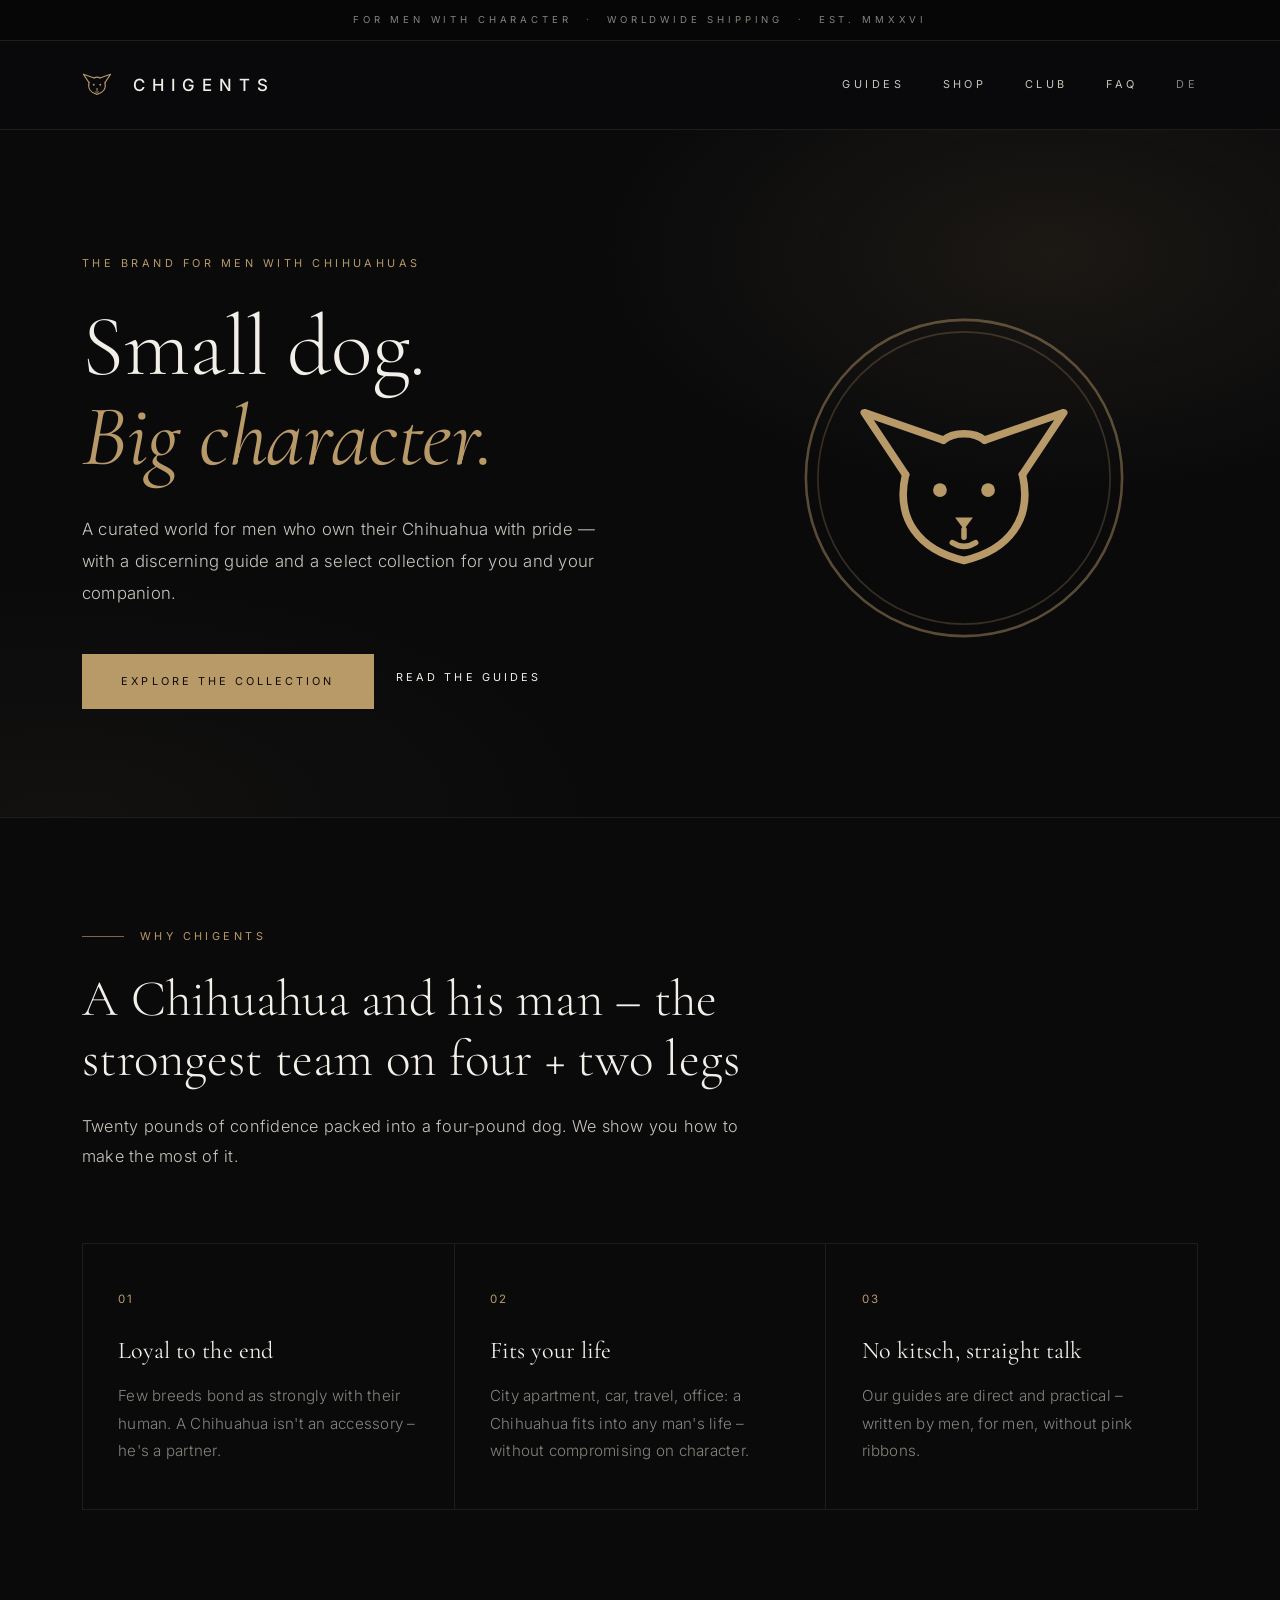
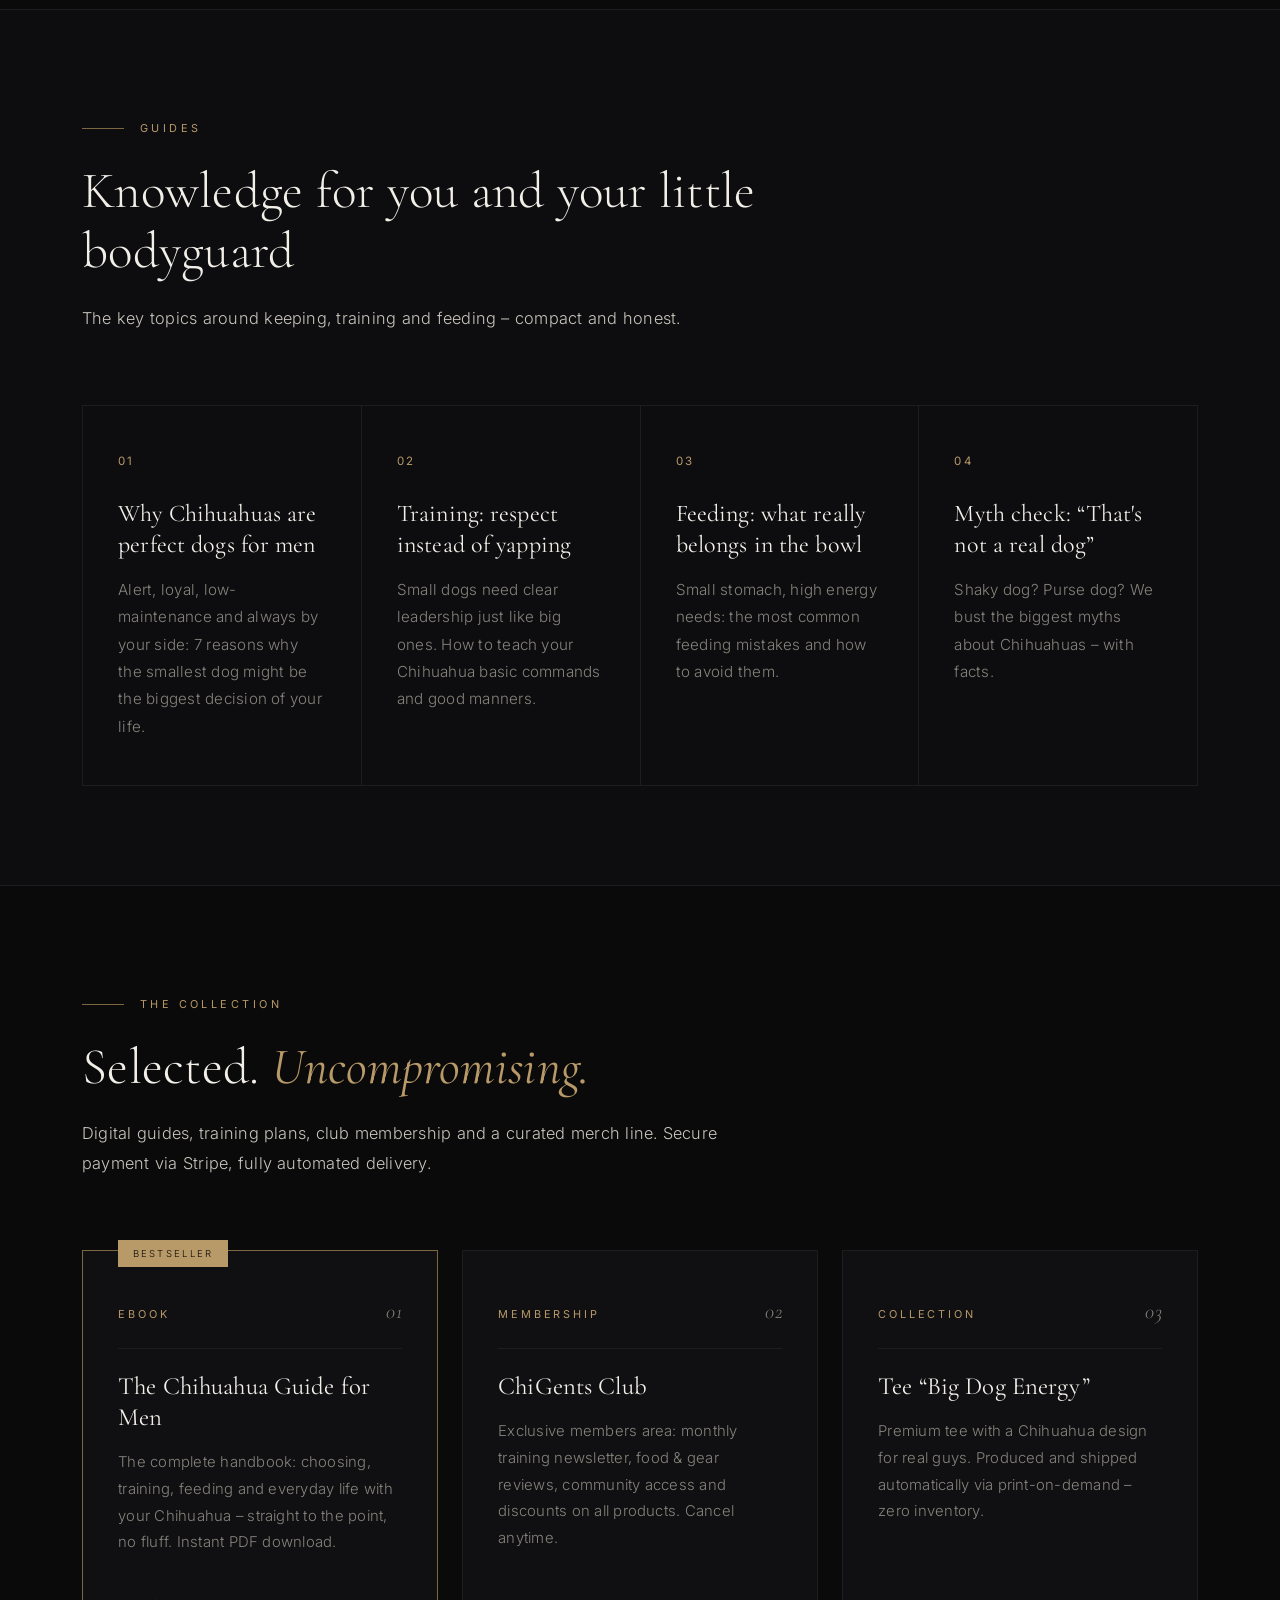
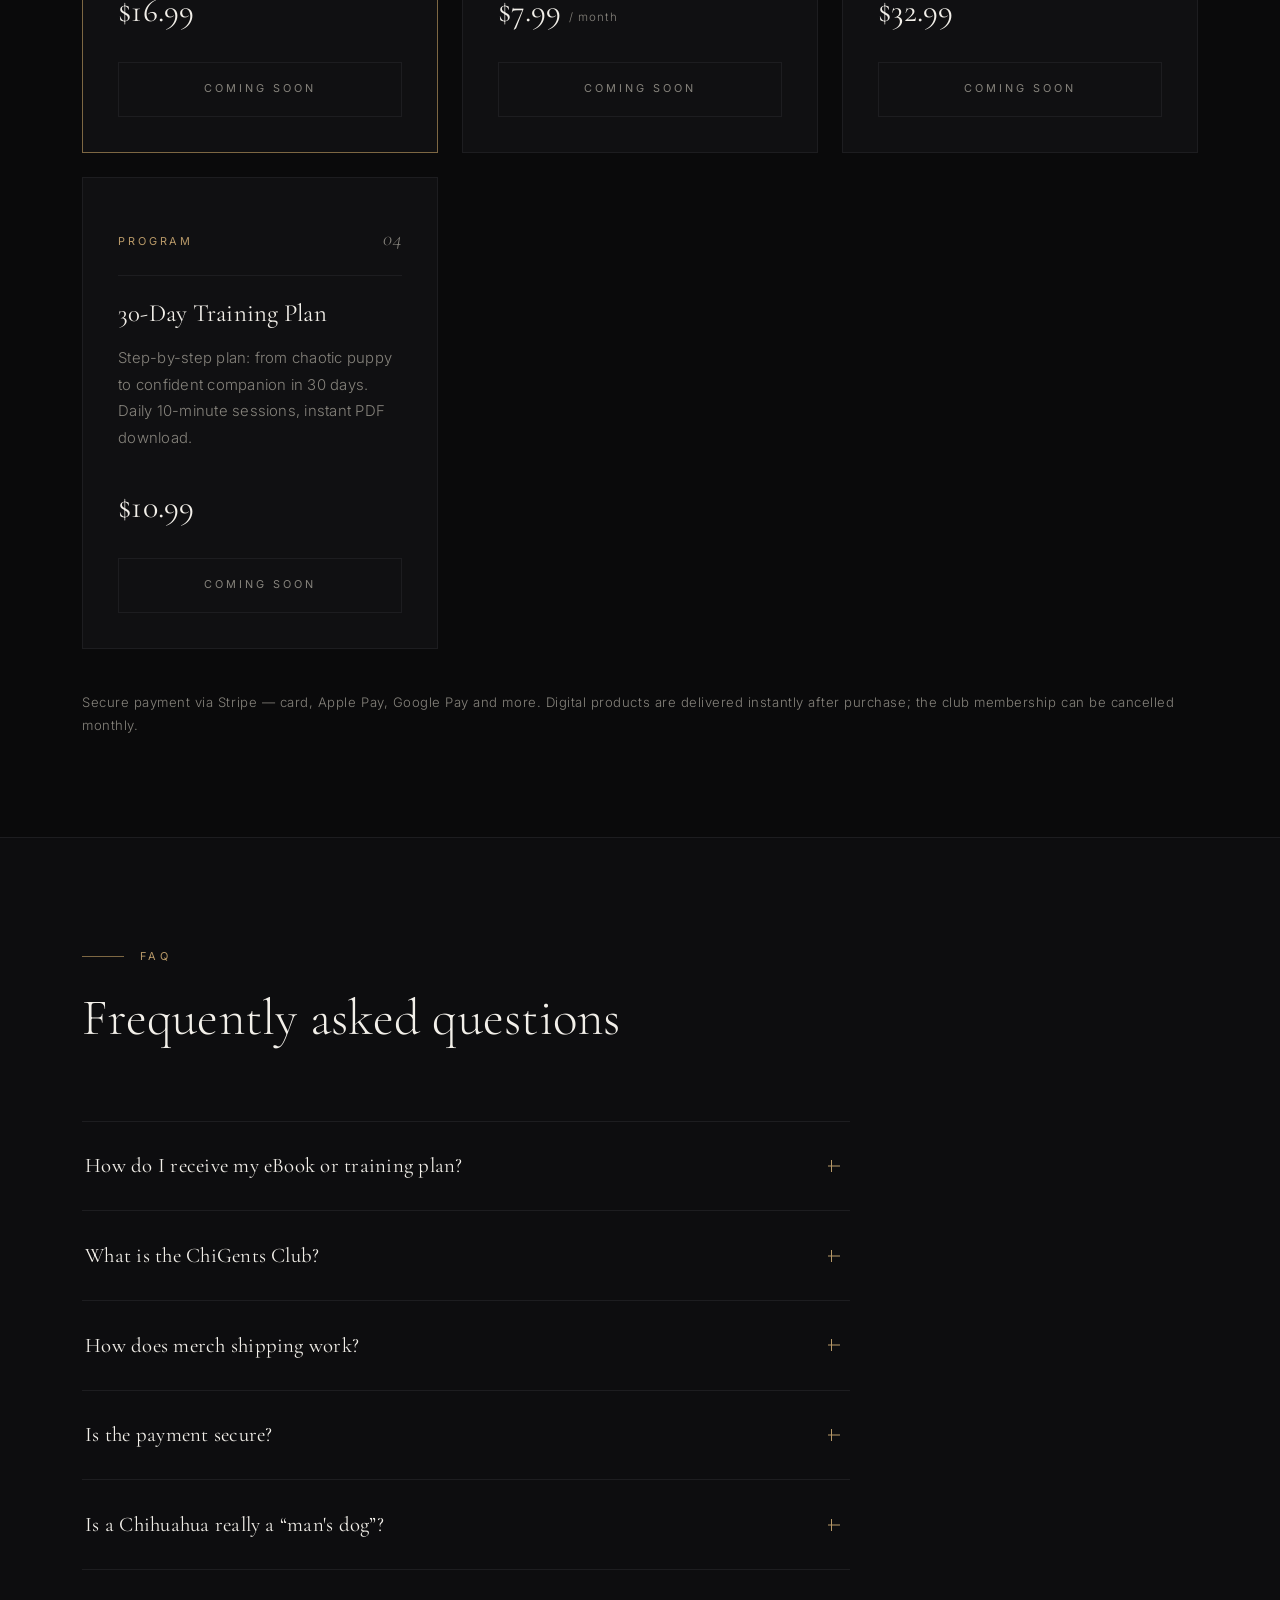
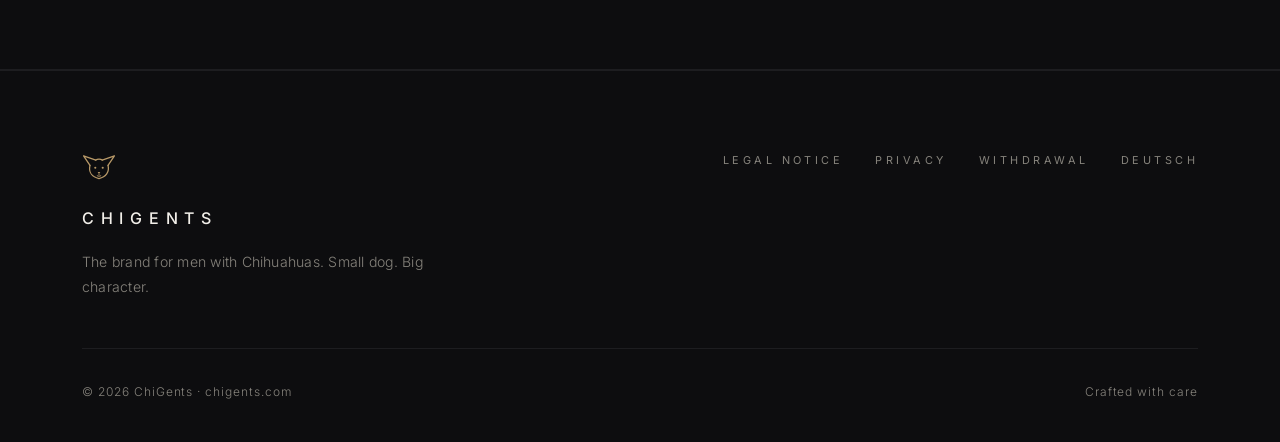
==== commit f00dd085: "Elevate design to high-end luxury brand aesthetic - Editorial serif display type (Cormorant Garamond" ====
--- a/en/index.html
+++ b/en/index.html
@@ -15,10 +15,14 @@
   <link rel="icon" href="data:image/svg+xml,%3Csvg xmlns='http://www.w3.org/2000/svg' viewBox='0 0 64 64' fill='none' stroke='%23c8a565' stroke-width='3' stroke-linecap='round' stroke-linejoin='round'%3E%3Cpath d='M15 27 L3 9 L26 17'/%3E%3Cpath d='M49 27 L61 9 L38 17'/%3E%3Cpath d='M15 27 C12 40 19 49 32 52 C45 49 52 40 49 27'/%3E%3Cpath d='M26 17 C29 14.5 35 14.5 38 17'/%3E%3C/svg%3E">
   <link rel="preconnect" href="https://fonts.googleapis.com">
   <link rel="preconnect" href="https://fonts.gstatic.com" crossorigin>
-  <link rel="stylesheet" href="https://fonts.googleapis.com/css2?family=Playfair+Display:ital,wght@0,500;0,600;0,700;1,600&family=Inter:wght@300;400;500;600;700&display=swap">
+  <link rel="stylesheet" href="https://fonts.googleapis.com/css2?family=Cormorant+Garamond:ital,wght@0,300;0,400;0,500;0,600;1,400;1,500&family=Inter:wght@300;400;500&display=swap">
   <link rel="stylesheet" href="../assets/css/style.css">
 </head>
 <body>
+
+  <div class="utility-bar">
+    <span>For men with character</span><span class="sep">·</span><span>Worldwide shipping</span><span class="sep">·</span><span>Est. MMXXVI</span>
+  </div>
 
   <header class="site-header">
     <div class="container">
@@ -32,7 +36,7 @@
           <circle cx="39" cy="31.5" r="2" fill="currentColor" stroke="none"/>
           <path d="M29.4 39.5 L34.6 39.5 L32 43 Z" fill="currentColor" stroke="none"/><path d="M32 43 V45.2 M28.6 46.8 Q32 49 35.4 46.8" stroke-width="1.6"/>
         </svg>
-        <span><span class="brand-chi">Chi</span>Gents</span>
+        <span class="wordmark">ChiGents</span>
       </a>
       <nav class="main-nav">
         <a href="#guides">Guides</a>
@@ -50,20 +54,21 @@
     <section class="hero">
       <div class="container">
         <div>
+          <span class="eyebrow">The brand for men with Chihuahuas</span>
           <h1>Small dog.<br><span class="accent">Big character.</span></h1>
           <p class="tagline">
-            ChiGents is the site for men who own their Chihuahua with pride.
-            Honest guides, zero kitsch – plus a shop with everything you and
-            your little bodyguard actually need.
+            A curated world for men who own their Chihuahua with pride —
+            with a discerning guide and a select collection for you and
+            your companion.
           </p>
           <div class="hero-cta">
-            <a class="btn btn-primary" href="#shop">Visit the shop</a>
-            <a class="btn btn-ghost" href="#guides">Read the guides</a>
+            <a class="btn btn-primary" href="#shop">Explore the collection</a>
+            <a class="btn btn-text" href="#guides">Read the guides</a>
           </div>
         </div>
         <div class="hero-dog">
           <svg viewBox="0 0 96 96" fill="none" stroke="currentColor" stroke-linecap="round" stroke-linejoin="round" aria-hidden="true">
-            <circle cx="48" cy="48" r="46" stroke-width="0.75" opacity="0.45"/>
+            <circle class="ring" cx="48" cy="48" r="46" stroke-width="0.75" opacity="0.45"/>
             <circle cx="48" cy="48" r="42.5" stroke-width="0.5" opacity="0.25"/>
             <g transform="translate(16 20)" stroke-width="2.2">
               <path d="M15 27 L3 9 L26 17"/>
@@ -89,17 +94,17 @@
         </div>
         <div class="card-grid">
           <div class="card">
-            <div class="card-icon">🛡️</div>
+            <span class="card-index">01</span>
             <h3>Loyal to the end</h3>
             <p>Few breeds bond as strongly with their human. A Chihuahua isn't an accessory – he's a partner.</p>
           </div>
           <div class="card">
-            <div class="card-icon">🏙️</div>
+            <span class="card-index">02</span>
             <h3>Fits your life</h3>
             <p>City apartment, car, travel, office: a Chihuahua fits into any man's life – without compromising on character.</p>
           </div>
           <div class="card">
-            <div class="card-icon">💪</div>
+            <span class="card-index">03</span>
             <h3>No kitsch, straight talk</h3>
             <p>Our guides are direct and practical – written by men, for men, without pink ribbons.</p>
           </div>
@@ -117,22 +122,22 @@
         </div>
         <div class="card-grid">
           <div class="card">
-            <div class="card-icon">🤔</div>
+            <span class="card-index">01</span>
             <h3>Why Chihuahuas are perfect dogs for men</h3>
             <p>Alert, loyal, low-maintenance and always by your side: 7 reasons why the smallest dog might be the biggest decision of your life.</p>
           </div>
           <div class="card">
-            <div class="card-icon">🎯</div>
+            <span class="card-index">02</span>
             <h3>Training: respect instead of yapping</h3>
             <p>Small dogs need clear leadership just like big ones. How to teach your Chihuahua basic commands and good manners.</p>
           </div>
           <div class="card">
-            <div class="card-icon">🥩</div>
+            <span class="card-index">03</span>
             <h3>Feeding: what really belongs in the bowl</h3>
             <p>Small stomach, high energy needs: the most common feeding mistakes and how to avoid them.</p>
           </div>
           <div class="card">
-            <div class="card-icon">🧠</div>
+            <span class="card-index">04</span>
             <h3>Myth check: “That's not a real dog”</h3>
             <p>Shaky dog? Purse dog? We bust the biggest myths about Chihuahuas – with facts.</p>
           </div>
@@ -144,16 +149,15 @@
     <section class="section" id="shop">
       <div class="container">
         <div class="section-head">
-          <span class="kicker">Shop</span>
-          <h2>Gear for true ChiGents</h2>
-          <p>Digital guides, training plans, club membership and merch. Secure payment via Stripe – fully automated delivery.</p>
+          <span class="kicker">The Collection</span>
+          <h2>Selected. <em>Uncompromising.</em></h2>
+          <p>Digital guides, training plans, club membership and a curated merch line. Secure payment via Stripe, fully automated delivery.</p>
         </div>
         <div class="product-grid" id="product-grid">
           <!-- Product cards are rendered from assets/js/products.js -->
         </div>
         <p class="shop-note" id="club">
-          🔒 Secure payment via Stripe (card, Apple Pay, Google Pay and more). Digital products are delivered instantly after purchase.
-          The club membership can be cancelled monthly.
+          Secure payment via Stripe — card, Apple&nbsp;Pay, Google&nbsp;Pay and more. Digital products are delivered instantly after purchase; the club membership can be cancelled monthly.
         </p>
       </div>
     </section>
@@ -194,13 +198,31 @@
 
   <footer class="site-footer">
     <div class="container">
-      <div>© <span id="year">2026</span> ChiGents · chigents.com</div>
-      <nav class="footer-links">
-        <a href="../impressum.html">Legal notice</a>
-        <a href="../datenschutz.html">Privacy</a>
-        <a href="../widerruf.html">Withdrawal</a>
-        <a href="../" hreflang="de" lang="de">Deutsch</a>
-      </nav>
+      <div class="footer-top">
+        <div class="footer-brand">
+          <svg class="logo" viewBox="0 0 64 64" fill="none" stroke="currentColor" stroke-width="2.4" stroke-linecap="round" stroke-linejoin="round" aria-hidden="true">
+            <path d="M15 27 L3 9 L26 17"/>
+            <path d="M49 27 L61 9 L38 17"/>
+            <path d="M15 27 C12 40 19 49 32 52 C45 49 52 40 49 27"/>
+            <path d="M26 17 C29 14.5 35 14.5 38 17"/>
+            <circle cx="25" cy="31.5" r="2" fill="currentColor" stroke="none"/>
+            <circle cx="39" cy="31.5" r="2" fill="currentColor" stroke="none"/>
+            <path d="M29.4 39.5 L34.6 39.5 L32 43 Z" fill="currentColor" stroke="none"/><path d="M32 43 V45.2 M28.6 46.8 Q32 49 35.4 46.8" stroke-width="1.6"/>
+          </svg>
+          <div class="wordmark">ChiGents</div>
+          <p>The brand for men with Chihuahuas. Small dog. Big character.</p>
+        </div>
+        <nav class="footer-links">
+          <a href="../impressum.html">Legal notice</a>
+          <a href="../datenschutz.html">Privacy</a>
+          <a href="../widerruf.html">Withdrawal</a>
+          <a href="../" hreflang="de" lang="de">Deutsch</a>
+        </nav>
+      </div>
+      <div class="footer-bottom">
+        <span>© <span id="year">2026</span> ChiGents · chigents.com</span>
+        <span>Crafted with care</span>
+      </div>
     </div>
   </footer>
 
--- a/assets/css/style.css
+++ b/assets/css/style.css
@@ -1,56 +1,99 @@
 /* ============================================================
-   ChiGents – chigents.com
-   Premium-Theme: tiefes Anthrazit, Champagner-Gold,
-   Serifen-Typografie, feine Linien, viel Weißraum
+   ChiGents — chigents.com
+   High-End-Markenästhetik: editoriale Serifen-Typografie,
+   gedämpftes Antik-Gold, Hairlines, maximaler Weißraum,
+   dezente Bewegung. Weniger ist mehr.
    ============================================================ */
 
 :root {
-  --bg: #0f1013;
-  --bg-soft: #141519;
-  --bg-card: #17181d;
-  --border: #26282f;
-  --border-strong: #34363f;
-  --text: #ece9e2;
-  --text-muted: #9b98a2;
-  --accent: #c8a565;
-  --accent-hover: #dcbe85;
-  --accent-dark: #9a7c43;
-  --danger: #b65a48;
-  --radius: 4px;
-  --maxw: 1100px;
-  --font-serif: "Playfair Display", "Georgia", serif;
-  --font-sans: "Inter", "Segoe UI", system-ui, -apple-system, sans-serif;
+  --bg: #0a0a0b;
+  --bg-soft: #0d0d0f;
+  --bg-card: #101012;
+  --border: #1d1d20;
+  --border-strong: #2b2b2f;
+  --text: #f2efe9;
+  --text-soft: #c9c5bd;
+  --text-muted: #86837c;
+  --accent: #b89968;
+  --accent-hover: #d0b488;
+  --accent-dark: #7d6743;
+  --danger: #b06a55;
+  --maxw: 1180px;
+  --gutter: 2rem;
+  --font-serif: "Cormorant Garamond", "Times New Roman", Georgia, serif;
+  --font-sans: "Inter", "Helvetica Neue", system-ui, -apple-system, sans-serif;
+  --ease: cubic-bezier(0.22, 1, 0.36, 1);
 }
 
 * { box-sizing: border-box; margin: 0; padding: 0; }
 
-html { scroll-behavior: smooth; }
+html { scroll-behavior: smooth; -webkit-text-size-adjust: 100%; }
 
 body {
   background: var(--bg);
   color: var(--text);
   font-family: var(--font-sans);
   font-weight: 300;
-  line-height: 1.7;
-  letter-spacing: 0.01em;
+  font-size: 1rem;
+  line-height: 1.8;
+  letter-spacing: 0.015em;
   -webkit-font-smoothing: antialiased;
-}
+  text-rendering: optimizeLegibility;
+}
+
+::selection { background: rgba(184, 153, 104, 0.25); color: var(--text); }
 
 img, svg { max-width: 100%; display: block; }
 
-a { color: var(--accent); text-decoration: none; transition: color 0.15s ease; }
+a { color: var(--accent); text-decoration: none; transition: color 0.4s var(--ease); }
 a:hover { color: var(--accent-hover); }
 
 h1, h2, h3 {
   font-family: var(--font-serif);
-  font-weight: 600;
-  letter-spacing: 0.01em;
+  font-weight: 400;
+  letter-spacing: 0.005em;
+  line-height: 1.15;
+}
+
+/* Microtype: weit gesperrte Versalien-Labels */
+.eyebrow,
+.kicker,
+.main-nav a,
+.btn,
+.footer-links a,
+.utility-bar,
+.product-tag,
+.card-index {
+  font-family: var(--font-sans);
+  text-transform: uppercase;
+  letter-spacing: 0.32em;
+  font-size: 0.68rem;
+  font-weight: 400;
 }
 
 .container {
   max-width: var(--maxw);
   margin: 0 auto;
-  padding: 0 1.5rem;
+  padding: 0 var(--gutter);
+}
+
+/* ---------- Utility-Bar (ganz oben) ---------- */
+
+.utility-bar {
+  background: #060607;
+  color: var(--text-muted);
+  text-align: center;
+  padding: 0.7rem 1rem;
+  font-size: 0.6rem;
+  letter-spacing: 0.4em;
+  border-bottom: 1px solid var(--border);
+}
+.utility-bar span { white-space: nowrap; }
+.utility-bar .sep { color: var(--accent-dark); margin: 0 0.9rem; }
+
+@media (max-width: 600px) {
+  .utility-bar { letter-spacing: 0.25em; font-size: 0.55rem; }
+  .utility-bar .sep { margin: 0 0.5rem; }
 }
 
 /* ---------- Header ---------- */
@@ -59,8 +102,8 @@
   position: sticky;
   top: 0;
   z-index: 50;
-  background: rgba(15, 16, 19, 0.92);
-  backdrop-filter: blur(10px);
+  background: rgba(10, 10, 11, 0.82);
+  backdrop-filter: blur(14px);
   border-bottom: 1px solid var(--border);
 }
 
@@ -69,85 +112,112 @@
   align-items: center;
   justify-content: space-between;
   gap: 1rem;
-  height: 76px;
+  height: 88px;
 }
 
 .brand {
   display: flex;
   align-items: center;
-  gap: 0.75rem;
-  font-family: var(--font-serif);
-  font-weight: 600;
-  font-size: 1.35rem;
-  letter-spacing: 0.12em;
+  gap: 0.85rem;
   color: var(--text);
 }
 .brand:hover { color: var(--text); }
-.brand .logo { width: 38px; height: 38px; flex-shrink: 0; color: var(--accent); }
-.brand .brand-chi { color: var(--accent); }
+.brand .logo { width: 30px; height: 30px; flex-shrink: 0; color: var(--accent); }
+.brand .wordmark {
+  font-family: var(--font-sans);
+  font-weight: 500;
+  font-size: 1.05rem;
+  letter-spacing: 0.42em;
+  text-transform: uppercase;
+  padding-left: 0.42em; /* optischer Ausgleich für tracking */
+}
 
 .main-nav {
   display: flex;
   align-items: center;
-  gap: 1.8rem;
-  font-size: 0.8rem;
+  gap: 2.4rem;
 }
 .main-nav a {
-  color: var(--text-muted);
-  font-weight: 500;
-  text-transform: uppercase;
-  letter-spacing: 0.16em;
-}
-.main-nav a:hover { color: var(--accent); }
+  color: var(--text-soft);
+  position: relative;
+  padding: 0.4rem 0;
+}
+.main-nav a::after {
+  content: "";
+  position: absolute;
+  left: 0; bottom: 0;
+  width: 0; height: 1px;
+  background: var(--accent);
+  transition: width 0.45s var(--ease);
+}
+.main-nav a:hover { color: var(--text); }
+.main-nav a:hover::after { width: 100%; }
 
 .lang-switch {
-  border: 1px solid var(--border-strong);
-  padding: 0.3rem 0.9rem;
-  color: var(--text) !important;
-  background: transparent;
-}
-.lang-switch:hover { border-color: var(--accent); color: var(--accent) !important; }
-
-@media (max-width: 720px) {
+  color: var(--text-muted) !important;
+}
+
+@media (max-width: 760px) {
+  .site-header .container { height: 70px; }
+  .main-nav { gap: 1.4rem; }
   .main-nav a:not(.lang-switch) { display: none; }
 }
 
 /* ---------- Hero ---------- */
 
 .hero {
-  padding: 6.5rem 0 5.5rem;
+  position: relative;
+  padding: clamp(5rem, 13vh, 9rem) 0 clamp(5rem, 12vh, 8rem);
+  overflow: hidden;
+  border-bottom: 1px solid var(--border);
+}
+.hero::before {
+  content: "";
+  position: absolute;
+  inset: 0;
   background:
-    radial-gradient(ellipse 60% 55% at 78% 15%, rgba(200, 165, 101, 0.08), transparent),
-    radial-gradient(ellipse 45% 45% at 8% 95%, rgba(200, 165, 101, 0.05), transparent);
-  border-bottom: 1px solid var(--border);
+    radial-gradient(ellipse 50% 50% at 82% 18%, rgba(184, 153, 104, 0.10), transparent 70%),
+    radial-gradient(ellipse 60% 50% at 5% 100%, rgba(184, 153, 104, 0.05), transparent 70%);
+  pointer-events: none;
 }
 
 .hero .container {
+  position: relative;
   display: grid;
-  grid-template-columns: 1.15fr 0.85fr;
-  gap: 3.5rem;
+  grid-template-columns: 1.1fr 0.9fr;
+  gap: clamp(2rem, 6vw, 5rem);
   align-items: center;
 }
 
+.hero .eyebrow {
+  color: var(--accent);
+  display: inline-block;
+  margin-bottom: 1.8rem;
+}
+
 .hero h1 {
-  font-size: clamp(2.4rem, 5.2vw, 3.8rem);
-  line-height: 1.12;
-  font-weight: 600;
-}
-.hero h1 .accent { color: var(--accent); font-style: italic; }
+  font-size: clamp(2.8rem, 7vw, 5.4rem);
+  font-weight: 300;
+  line-height: 1.04;
+  letter-spacing: -0.005em;
+}
+.hero h1 .accent { color: var(--accent); font-style: italic; font-weight: 400; }
 
 .hero .tagline {
-  margin-top: 1.5rem;
-  font-size: 1.1rem;
-  color: var(--text-muted);
-  max-width: 33rem;
+  margin-top: 2rem;
+  font-size: 1.05rem;
+  font-weight: 300;
+  color: var(--text-soft);
+  max-width: 34rem;
+  line-height: 1.9;
 }
 
 .hero-cta {
-  margin-top: 2.5rem;
+  margin-top: 2.8rem;
   display: flex;
   flex-wrap: wrap;
-  gap: 1rem;
+  gap: 1.4rem;
+  align-items: center;
 }
 
 .hero-dog {
@@ -155,41 +225,39 @@
   justify-content: center;
   color: var(--accent);
 }
-.hero-dog svg { width: min(300px, 62vw); height: auto; opacity: 0.95; }
-
-@media (max-width: 820px) {
-  .hero { padding: 4.5rem 0 4rem; }
-  .hero .container { grid-template-columns: 1fr; }
-  .hero-dog { order: -1; }
-  .hero-dog svg { width: 170px; }
+.hero-dog svg { width: min(330px, 64vw); height: auto; }
+.hero-dog .ring { animation: spin 90s linear infinite; transform-origin: 48px 48px; }
+@keyframes spin { to { transform: rotate(360deg); } }
+@media (prefers-reduced-motion: reduce) { .hero-dog .ring { animation: none; } }
+
+@media (max-width: 860px) {
+  .hero .container { grid-template-columns: 1fr; text-align: center; }
+  .hero .tagline { margin-left: auto; margin-right: auto; }
+  .hero-cta { justify-content: center; }
+  .hero-dog { order: -1; margin-bottom: 1rem; }
+  .hero-dog svg { width: 180px; }
 }
 
 /* ---------- Buttons ---------- */
 
 .btn {
   display: inline-block;
-  padding: 0.85rem 2rem;
-  border-radius: var(--radius);
-  font-family: var(--font-sans);
-  font-weight: 600;
-  font-size: 0.8rem;
-  text-transform: uppercase;
-  letter-spacing: 0.14em;
+  padding: 1.05rem 2.4rem;
   border: 1px solid transparent;
   cursor: pointer;
-  transition: all 0.18s ease;
-}
-.btn:active { transform: scale(0.985); }
+  transition: all 0.45s var(--ease);
+  letter-spacing: 0.28em;
+}
 
 .btn-primary {
   background: var(--accent);
   border-color: var(--accent);
-  color: #14110a;
+  color: #100d07;
 }
 .btn-primary:hover {
-  background: var(--accent-hover);
-  border-color: var(--accent-hover);
-  color: #14110a;
+  background: transparent;
+  color: var(--accent);
+  border-color: var(--accent);
 }
 
 .btn-ghost {
@@ -199,6 +267,28 @@
 }
 .btn-ghost:hover { border-color: var(--accent); color: var(--accent); }
 
+/* Textlink mit Pfeil, sehr reduziert */
+.btn-text {
+  background: none;
+  border: none;
+  padding: 0;
+  color: var(--text);
+  position: relative;
+}
+.btn-text::after {
+  content: "";
+  display: block;
+  height: 1px;
+  margin-top: 0.5rem;
+  background: var(--accent);
+  width: 100%;
+  transform: scaleX(0);
+  transform-origin: left;
+  transition: transform 0.5s var(--ease);
+}
+.btn-text:hover { color: var(--accent); }
+.btn-text:hover::after { transform: scaleX(1); }
+
 .btn-disabled {
   background: transparent;
   border-color: var(--border);
@@ -208,205 +298,271 @@
 
 /* ---------- Sections ---------- */
 
-.section { padding: 5.5rem 0; }
+.section { padding: clamp(5rem, 11vh, 8.5rem) 0; }
 .section.alt {
   background: var(--bg-soft);
   border-top: 1px solid var(--border);
   border-bottom: 1px solid var(--border);
 }
 
-.section-head { max-width: 46rem; margin-bottom: 3.2rem; }
+.section-head { max-width: 50rem; margin-bottom: clamp(3rem, 6vw, 4.5rem); }
 .section-head .kicker {
   display: inline-flex;
   align-items: center;
-  gap: 0.8rem;
-  text-transform: uppercase;
-  letter-spacing: 0.28em;
-  font-size: 0.72rem;
-  font-weight: 600;
+  gap: 1rem;
   color: var(--accent);
 }
 .section-head .kicker::before {
   content: "";
-  display: inline-block;
-  width: 2.2rem;
-  height: 1px;
-  background: var(--accent);
+  width: 2.6rem; height: 1px;
+  background: var(--accent-dark);
 }
 .section-head h2 {
-  font-size: clamp(1.7rem, 3.6vw, 2.5rem);
-  margin-top: 0.9rem;
-  line-height: 1.25;
-}
-.section-head p { margin-top: 1rem; color: var(--text-muted); }
-
-/* ---------- Cards (Ratgeber / USP) ---------- */
+  font-size: clamp(2rem, 4.6vw, 3.2rem);
+  font-weight: 300;
+  margin-top: 1.4rem;
+  line-height: 1.18;
+}
+.section-head h2 em { color: var(--accent); font-weight: 400; }
+.section-head p {
+  margin-top: 1.4rem;
+  color: var(--text-soft);
+  font-size: 1.02rem;
+  font-weight: 300;
+  max-width: 42rem;
+}
+
+/* ---------- Cards (Werte / Ratgeber) ---------- */
 
 .card-grid {
   display: grid;
-  grid-template-columns: repeat(auto-fit, minmax(240px, 1fr));
-  gap: 1.5rem;
+  grid-template-columns: repeat(auto-fit, minmax(260px, 1fr));
+  gap: 0;
+  border-top: 1px solid var(--border);
+  border-left: 1px solid var(--border);
 }
 
 .card {
-  background: var(--bg-card);
-  border: 1px solid var(--border);
-  border-top: 2px solid var(--accent-dark);
-  border-radius: var(--radius);
-  padding: 2rem 1.8rem;
+  background: transparent;
+  border-right: 1px solid var(--border);
+  border-bottom: 1px solid var(--border);
+  padding: 2.8rem 2.2rem;
   display: flex;
   flex-direction: column;
-  gap: 0.7rem;
-  transition: border-color 0.18s ease, transform 0.18s ease;
-}
-.card:hover { border-color: var(--border-strong); border-top-color: var(--accent); transform: translateY(-2px); }
-.card .card-icon { font-size: 1.7rem; line-height: 1; margin-bottom: 0.3rem; }
-.card h3 { font-size: 1.15rem; line-height: 1.35; }
-.card p { color: var(--text-muted); font-size: 0.93rem; }
-.card .card-link { margin-top: auto; font-weight: 600; font-size: 0.85rem; letter-spacing: 0.06em; }
+  gap: 1rem;
+  transition: background 0.5s var(--ease);
+}
+.card:hover { background: var(--bg-card); }
+.card .card-index {
+  color: var(--accent);
+  letter-spacing: 0.2em;
+  font-size: 0.72rem;
+  margin-bottom: 0.6rem;
+}
+.card h3 { font-size: 1.5rem; font-weight: 400; line-height: 1.3; }
+.card p { color: var(--text-muted); font-size: 0.95rem; font-weight: 300; }
 
 /* ---------- Shop / Produkte ---------- */
 
 .product-grid {
   display: grid;
-  grid-template-columns: repeat(auto-fit, minmax(270px, 1fr));
+  grid-template-columns: repeat(auto-fit, minmax(280px, 1fr));
   gap: 1.5rem;
 }
 
 .product-card {
   background: var(--bg-card);
   border: 1px solid var(--border);
-  border-radius: var(--radius);
-  padding: 2.2rem 1.9rem 1.9rem;
+  padding: 2.6rem 2.2rem 2.2rem;
   display: flex;
   flex-direction: column;
-  gap: 0.85rem;
+  gap: 1rem;
   position: relative;
-  transition: border-color 0.18s ease, transform 0.18s ease;
-}
-.product-card:hover { border-color: var(--border-strong); transform: translateY(-2px); }
+  transition: border-color 0.5s var(--ease), transform 0.5s var(--ease);
+}
+.product-card:hover { border-color: var(--border-strong); transform: translateY(-4px); }
 .product-card.featured { border-color: var(--accent-dark); }
 .product-card.featured:hover { border-color: var(--accent); }
 
+.product-top {
+  display: flex;
+  align-items: baseline;
+  justify-content: space-between;
+  border-bottom: 1px solid var(--border);
+  padding-bottom: 1.1rem;
+  margin-bottom: 0.4rem;
+}
+.product-tag { color: var(--accent); letter-spacing: 0.26em; }
+.product-index {
+  font-family: var(--font-serif);
+  font-size: 1.3rem;
+  color: var(--text-muted);
+  font-style: italic;
+}
+
 .product-badge {
   position: absolute;
-  top: -0.75rem;
-  right: 1.4rem;
+  top: -0.7rem;
+  left: 2.2rem;
   background: var(--accent);
-  color: #14110a;
-  font-size: 0.68rem;
-  font-weight: 700;
-  padding: 0.25rem 0.85rem;
-  border-radius: var(--radius);
-  letter-spacing: 0.18em;
+  color: #100d07;
+  font-family: var(--font-sans);
+  font-size: 0.6rem;
+  letter-spacing: 0.24em;
   text-transform: uppercase;
-}
-
-.product-emoji { font-size: 2.1rem; line-height: 1; }
-.product-card h3 { font-size: 1.25rem; line-height: 1.3; }
-.product-desc { color: var(--text-muted); font-size: 0.93rem; flex-grow: 1; }
+  padding: 0.3rem 0.9rem;
+}
+
+.product-card h3 { font-size: 1.55rem; font-weight: 400; line-height: 1.25; }
+.product-desc { color: var(--text-muted); font-size: 0.93rem; font-weight: 300; flex-grow: 1; }
 
 .product-price {
   font-family: var(--font-serif);
-  font-size: 1.7rem;
-  font-weight: 600;
-  color: var(--accent);
-  padding-top: 0.4rem;
-  border-top: 1px solid var(--border);
+  font-size: 2rem;
+  font-weight: 400;
+  color: var(--text);
+  padding-top: 0.6rem;
 }
 .product-price .price-period {
   font-family: var(--font-sans);
-  font-size: 0.8rem;
-  font-weight: 400;
+  font-size: 0.72rem;
+  font-weight: 300;
+  letter-spacing: 0.1em;
+  color: var(--text-muted);
+}
+
+.product-card .btn { text-align: center; margin-top: 0.4rem; }
+
+.shop-note {
+  margin-top: 2.6rem;
+  font-size: 0.82rem;
+  font-weight: 300;
   color: var(--text-muted);
   letter-spacing: 0.04em;
 }
 
-.product-card .btn { text-align: center; }
-
-.shop-note {
-  margin-top: 2rem;
-  font-size: 0.85rem;
-  color: var(--text-muted);
-}
-
 /* ---------- FAQ ---------- */
 
-.faq-list { max-width: 46rem; }
+.faq-list { max-width: 48rem; }
 
 .faq-list details {
   border-bottom: 1px solid var(--border);
-  background: transparent;
 }
 .faq-list details:first-of-type { border-top: 1px solid var(--border); }
 .faq-list summary {
   cursor: pointer;
-  padding: 1.25rem 2.6rem 1.25rem 0.2rem;
+  padding: 1.6rem 2.8rem 1.6rem 0.2rem;
   font-family: var(--font-serif);
-  font-weight: 600;
-  font-size: 1.05rem;
+  font-weight: 400;
+  font-size: 1.3rem;
   list-style: none;
   position: relative;
-}
+  transition: color 0.4s var(--ease);
+}
+.faq-list summary:hover { color: var(--accent); }
 .faq-list summary::-webkit-details-marker { display: none; }
 .faq-list summary::after {
-  content: "+";
+  content: "";
   position: absolute;
-  right: 0.6rem;
-  top: 50%;
+  right: 0.6rem; top: 50%;
+  width: 12px; height: 1px;
+  background: var(--accent);
   transform: translateY(-50%);
-  color: var(--accent);
-  font-size: 1.4rem;
-  font-weight: 400;
-}
-.faq-list details[open] summary::after { content: "–"; }
+}
+.faq-list summary::before {
+  content: "";
+  position: absolute;
+  right: 1.15rem; top: 50%;
+  width: 1px; height: 12px;
+  background: var(--accent);
+  transform: translateY(-50%);
+  transition: transform 0.4s var(--ease);
+}
+.faq-list details[open] summary::before { transform: translateY(-50%) scaleY(0); }
 .faq-list details p {
-  padding: 0 0.2rem 1.3rem;
-  color: var(--text-muted);
-  font-size: 0.95rem;
-  max-width: 42rem;
+  padding: 0 0.2rem 1.8rem;
+  color: var(--text-muted);
+  font-size: 0.96rem;
+  font-weight: 300;
+  max-width: 44rem;
 }
 
 /* ---------- Footer ---------- */
 
 .site-footer {
   border-top: 1px solid var(--border);
-  padding: 3rem 0;
+  padding: clamp(3.5rem, 7vw, 5rem) 0 2.5rem;
   background: var(--bg-soft);
-  font-size: 0.85rem;
-  color: var(--text-muted);
-  letter-spacing: 0.03em;
-}
-.site-footer .container {
+}
+.footer-top {
   display: flex;
   flex-wrap: wrap;
-  gap: 1.5rem;
   justify-content: space-between;
-  align-items: center;
-}
-.footer-links { display: flex; flex-wrap: wrap; gap: 1.6rem; }
-.footer-links a {
-  color: var(--text-muted);
+  align-items: flex-start;
+  gap: 2.5rem;
+  padding-bottom: 3rem;
+  border-bottom: 1px solid var(--border);
+}
+.footer-brand .logo { width: 34px; height: 34px; color: var(--accent); margin-bottom: 1.2rem; }
+.footer-brand .wordmark {
+  font-family: var(--font-sans);
+  font-weight: 500;
+  font-size: 1rem;
+  letter-spacing: 0.42em;
   text-transform: uppercase;
+  color: var(--text);
+}
+.footer-brand p {
+  margin-top: 1rem;
+  color: var(--text-muted);
+  font-size: 0.88rem;
+  font-weight: 300;
+  max-width: 22rem;
+}
+.footer-links {
+  display: flex;
+  flex-wrap: wrap;
+  gap: 2rem;
+}
+.footer-links a { color: var(--text-muted); }
+.footer-links a:hover { color: var(--accent); }
+.footer-bottom {
+  padding-top: 2rem;
+  display: flex;
+  flex-wrap: wrap;
+  gap: 1rem;
+  justify-content: space-between;
+  color: var(--text-muted);
   font-size: 0.75rem;
-  letter-spacing: 0.14em;
-}
-.footer-links a:hover { color: var(--accent); }
+  font-weight: 300;
+  letter-spacing: 0.08em;
+}
+
+/* ---------- Scroll-Reveal ---------- */
+
+.reveal {
+  opacity: 0;
+  transform: translateY(24px);
+  transition: opacity 1s var(--ease), transform 1s var(--ease);
+}
+.reveal.in { opacity: 1; transform: none; }
+@media (prefers-reduced-motion: reduce) {
+  .reveal { opacity: 1; transform: none; transition: none; }
+}
 
 /* ---------- Rechtsseiten ---------- */
 
-.legal-page { padding: 4rem 0; max-width: 46rem; }
-.legal-page h1 { font-size: 2.1rem; margin-bottom: 1.8rem; }
-.legal-page h2 { font-size: 1.25rem; margin: 2rem 0 0.7rem; }
-.legal-page p, .legal-page li { color: var(--text-muted); margin-bottom: 0.6rem; }
+.legal-page { padding: clamp(3.5rem, 8vw, 6rem) 0; max-width: 48rem; }
+.legal-page h1 { font-size: clamp(2.2rem, 5vw, 3rem); font-weight: 300; margin-bottom: 2rem; }
+.legal-page h2 { font-size: 1.4rem; font-weight: 400; margin: 2.4rem 0 0.8rem; }
+.legal-page p, .legal-page li { color: var(--text-muted); font-weight: 300; margin-bottom: 0.6rem; }
 .legal-page ul { padding-left: 1.4rem; }
 
 .todo-box {
-  border: 1px dashed var(--danger);
-  border-radius: var(--radius);
-  padding: 0.9rem 1.2rem;
-  margin: 1rem 0;
+  border: 1px solid var(--danger);
+  padding: 1rem 1.3rem;
+  margin: 1.2rem 0;
   color: var(--danger);
-  font-weight: 500;
-  font-size: 0.9rem;
-}
+  font-weight: 300;
+  font-size: 0.88rem;
+}
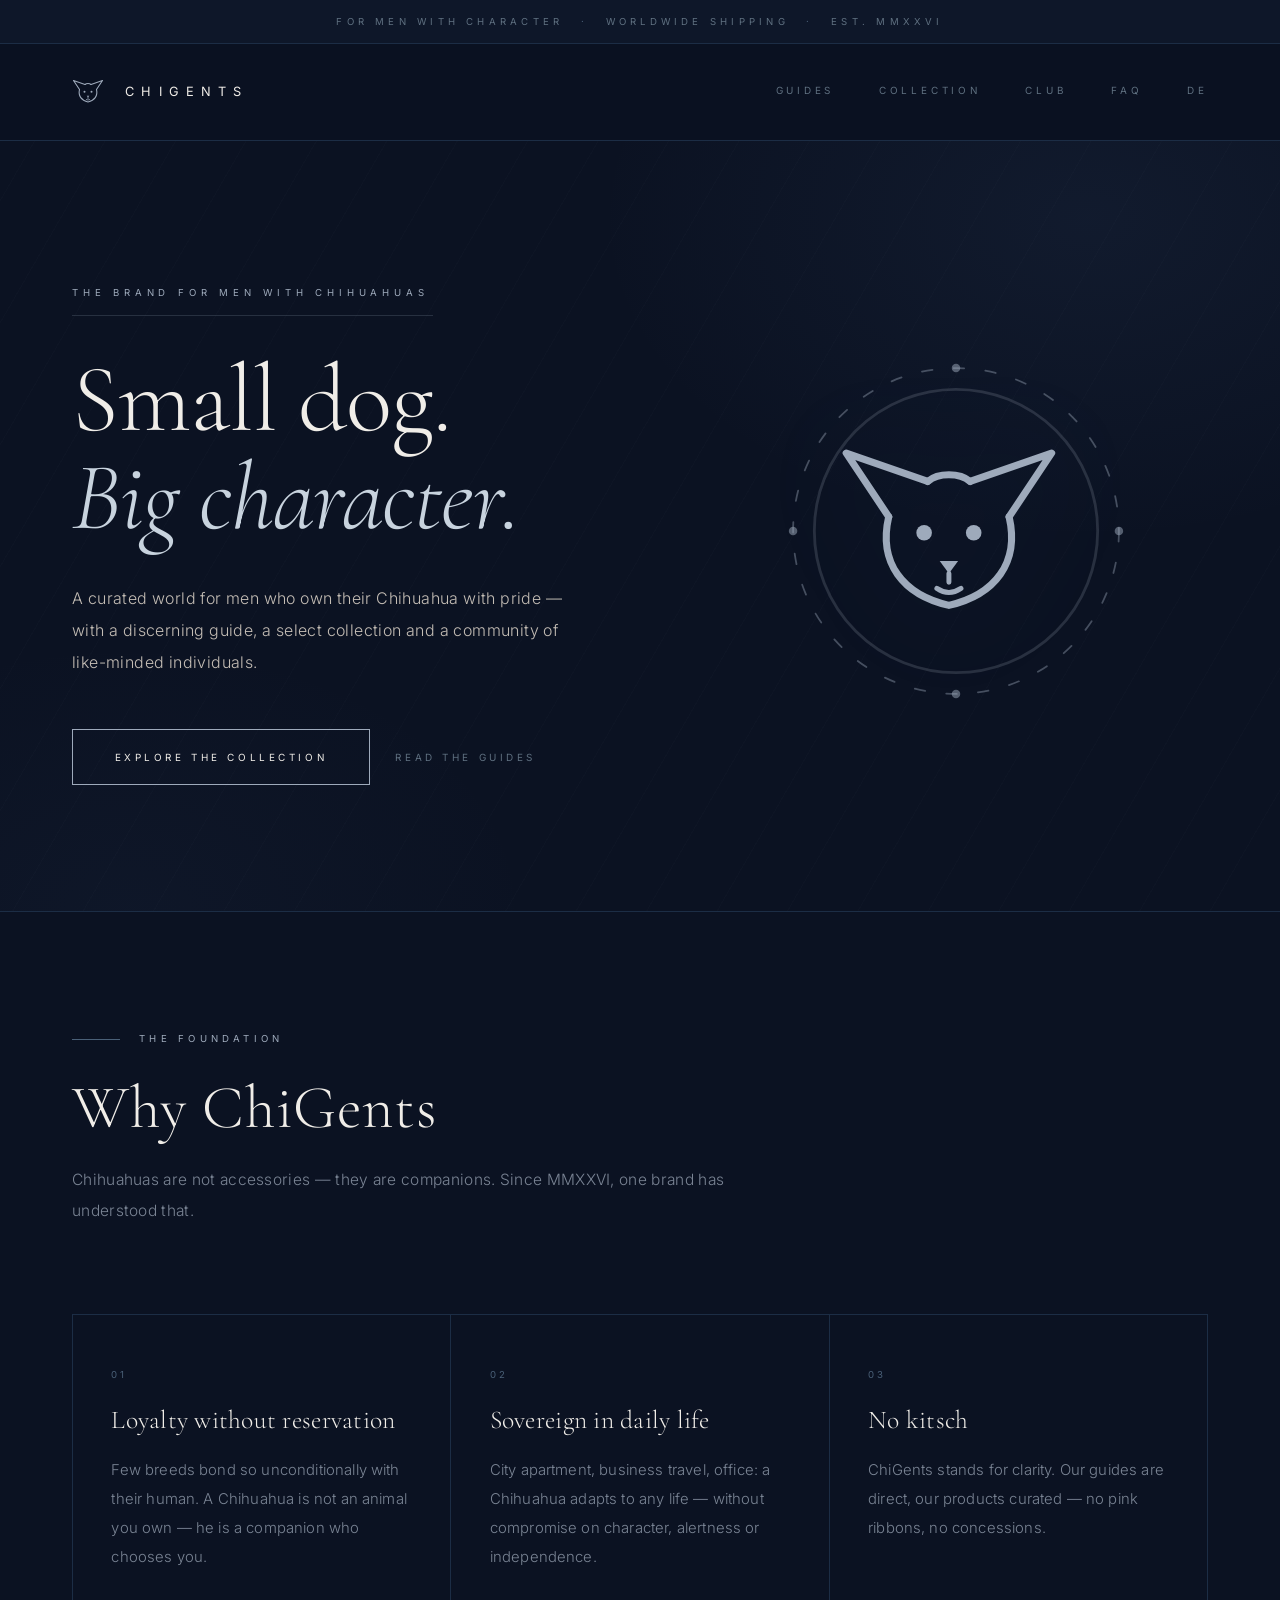
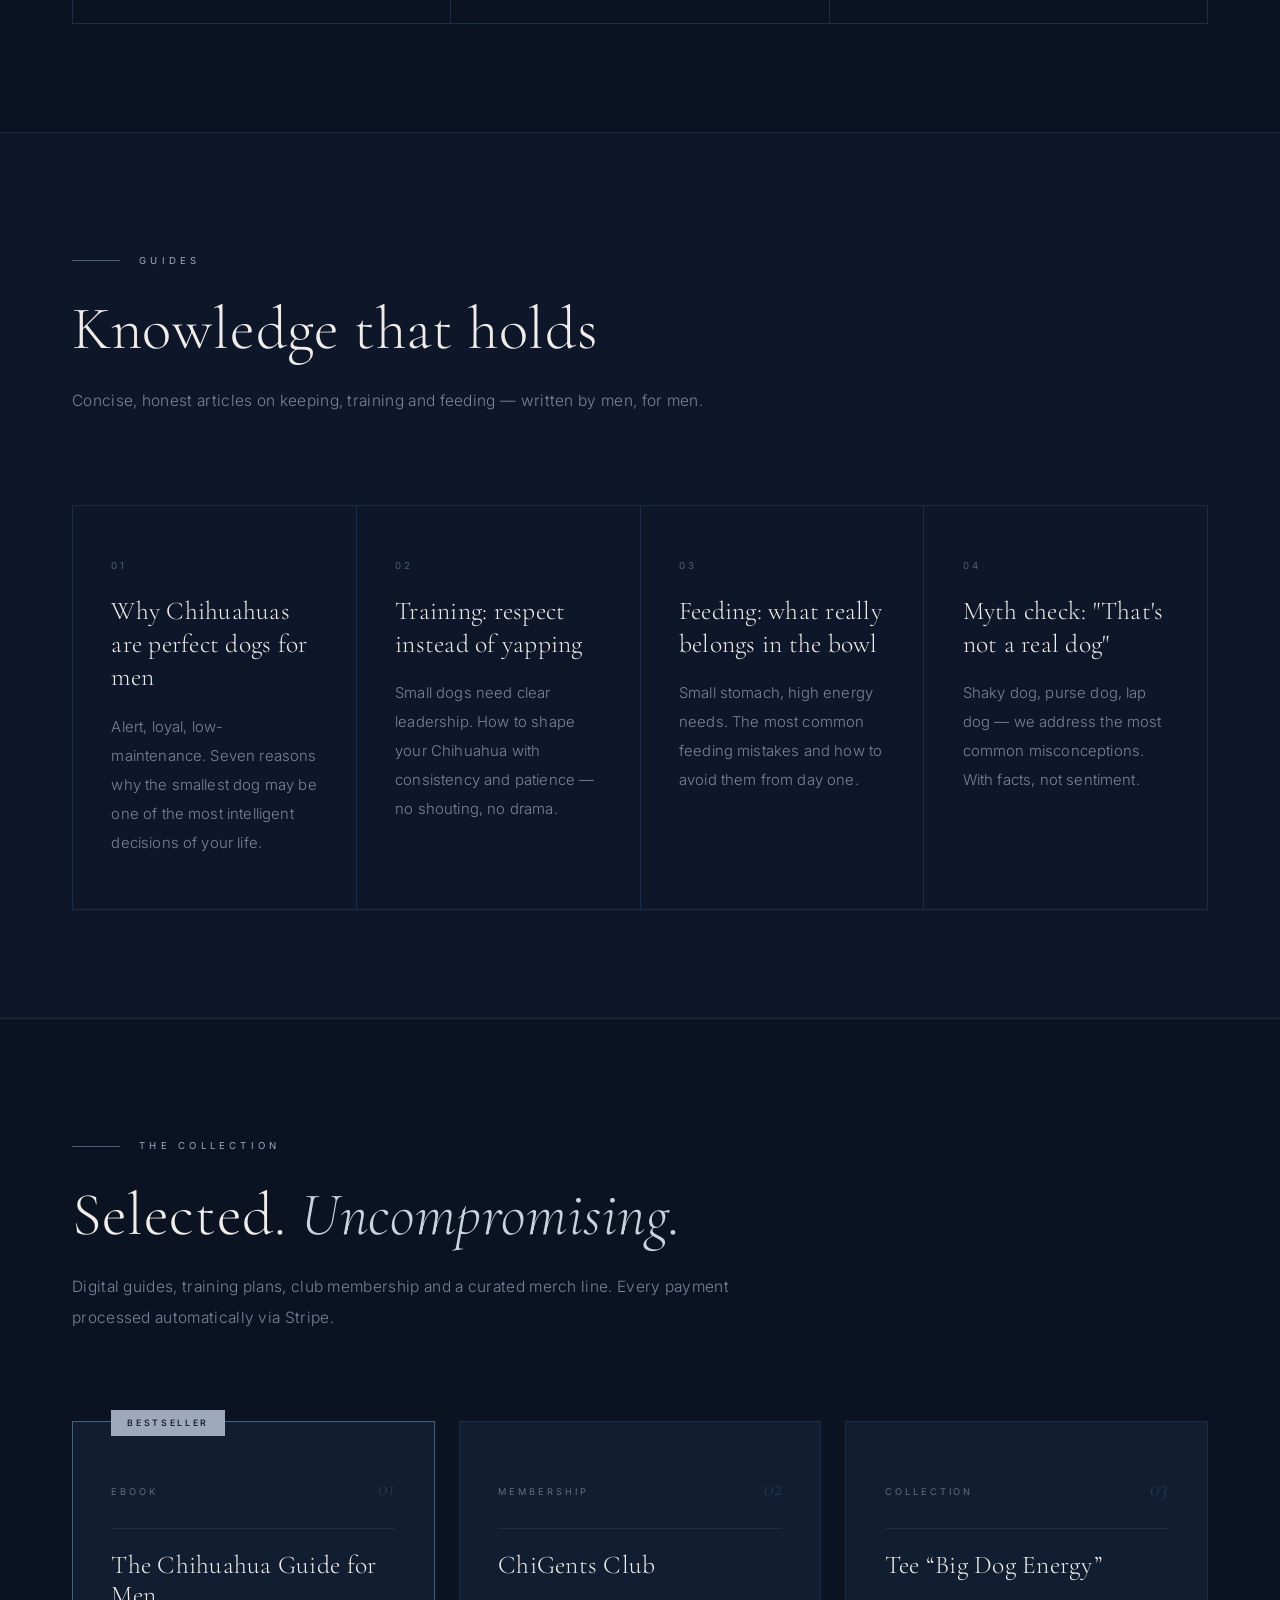
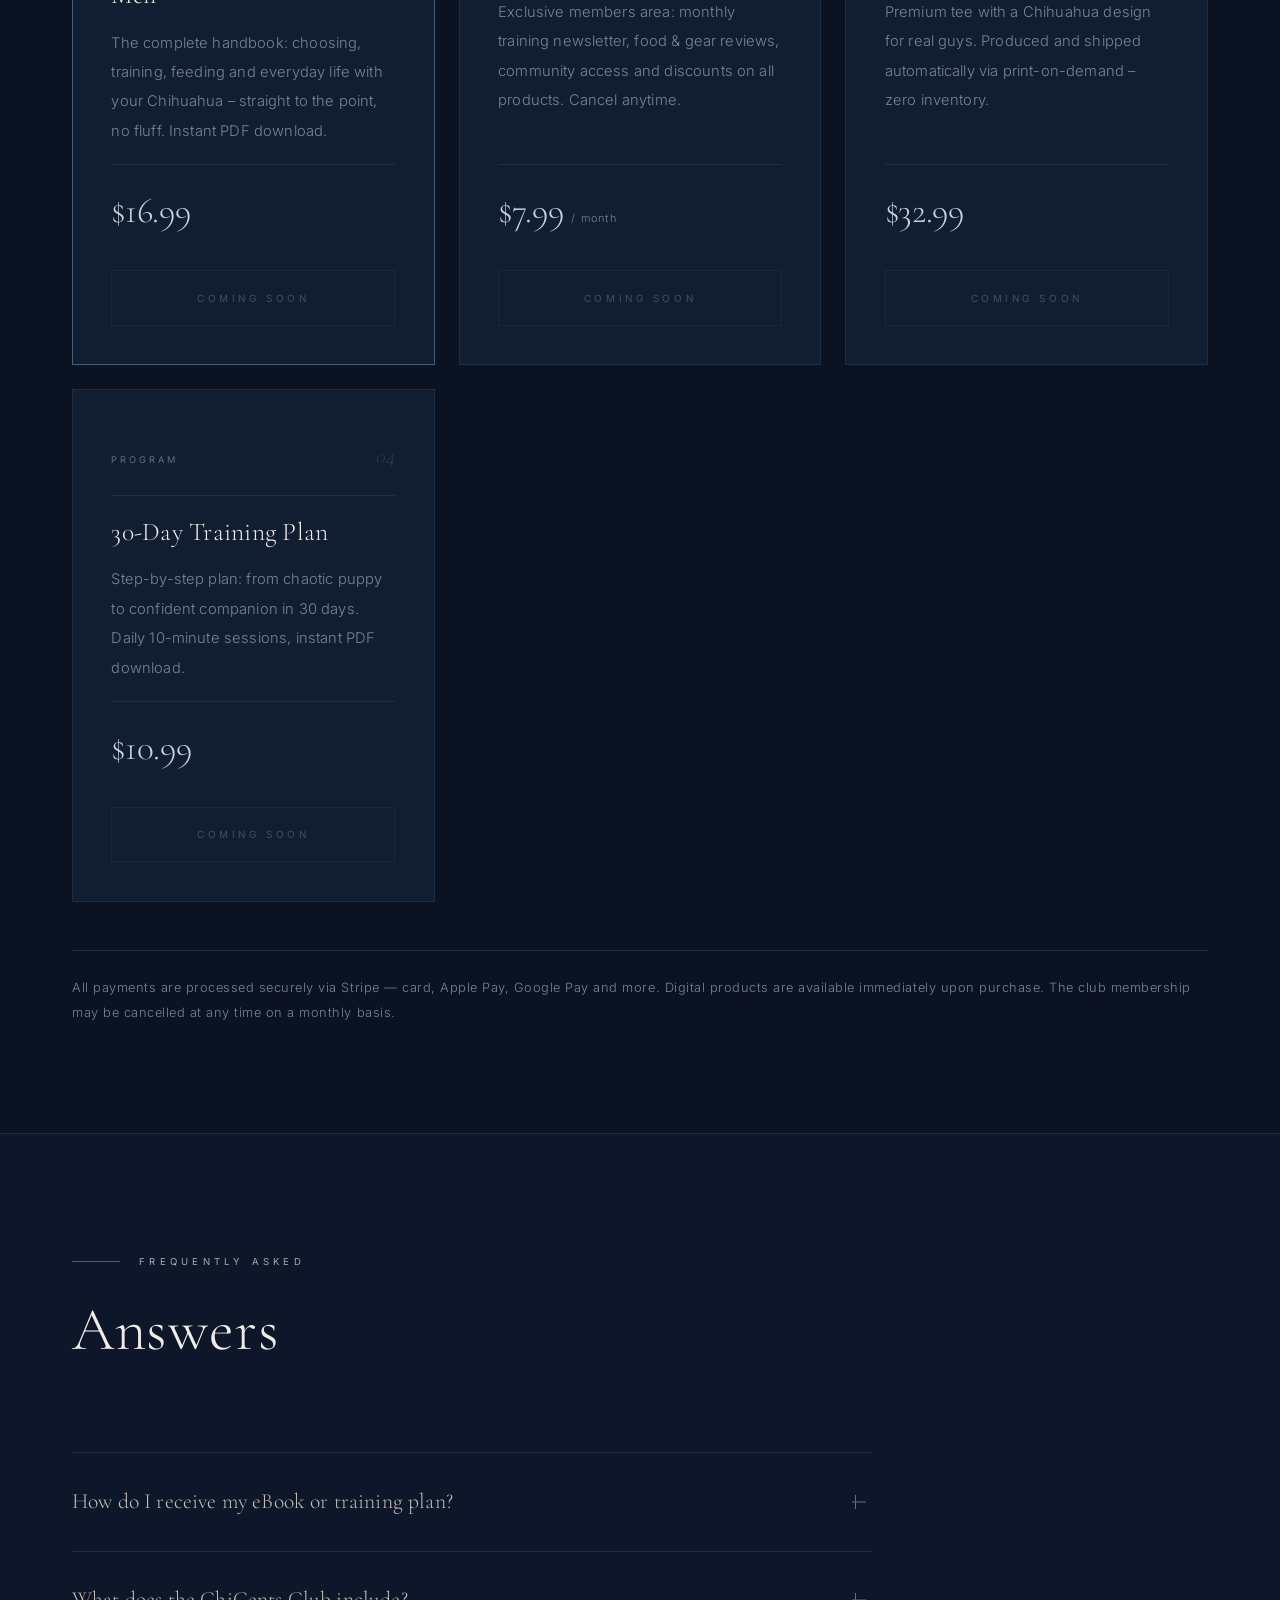
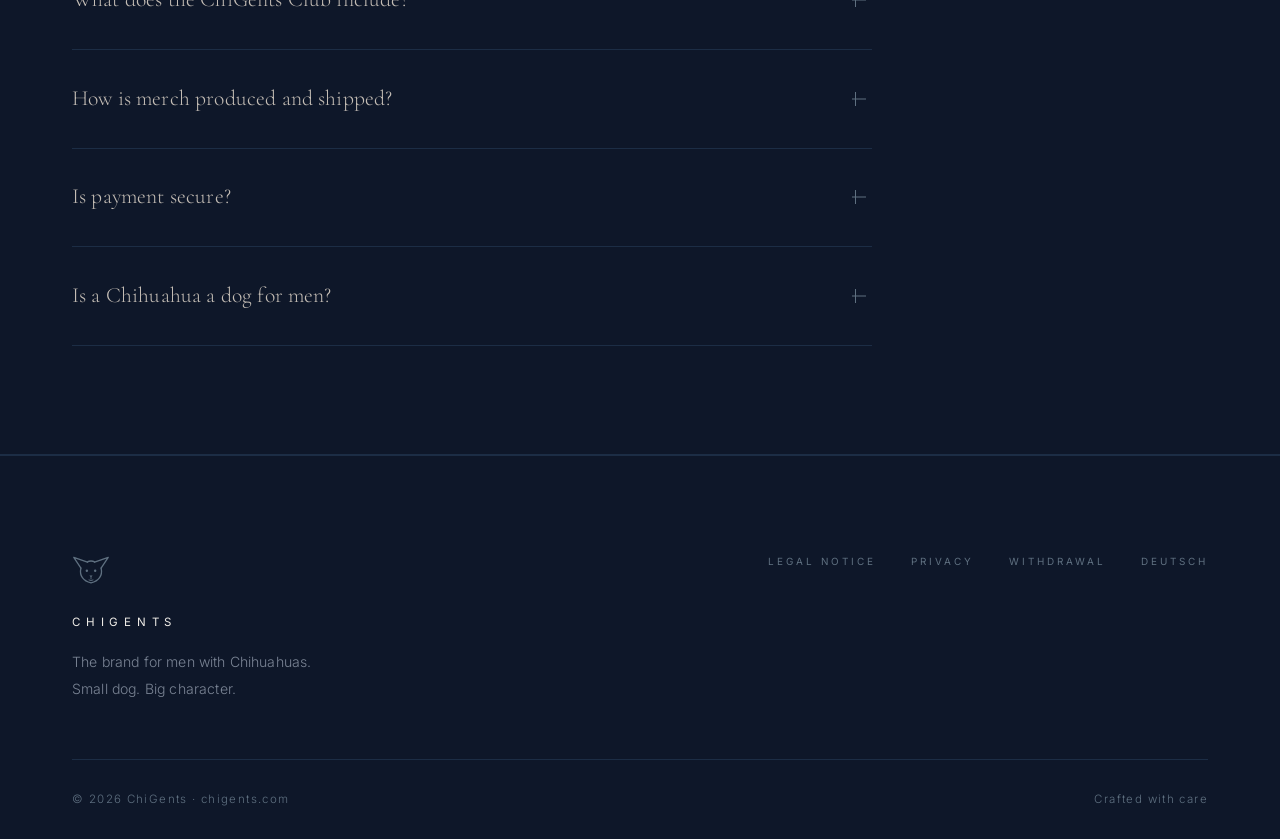
==== commit f8fa802f: "Rolls-Royce-level luxury redesign: deep navy, silver-platinum palette - Navy blue (#0b1222) replaces" ====
--- a/en/index.html
+++ b/en/index.html
@@ -3,19 +3,19 @@
 <head>
   <meta charset="UTF-8">
   <meta name="viewport" content="width=device-width, initial-scale=1.0">
-  <title>ChiGents – Men with Chihuahuas | Shop &amp; Guides</title>
-  <meta name="description" content="ChiGents is the site for men with Chihuahuas: honest guides, eBooks, training plans, club membership and merch. Small dog. Big character.">
+  <title>ChiGents – Men with Chihuahuas | Collection &amp; Guides</title>
+  <meta name="description" content="ChiGents. The brand for men with Chihuahuas. A curated collection, discerning guide and club membership. Small dog. Big character.">
   <link rel="canonical" href="https://chigents.com/en/">
   <link rel="alternate" hreflang="de" href="https://chigents.com/">
   <link rel="alternate" hreflang="en" href="https://chigents.com/en/">
   <meta property="og:title" content="ChiGents – Men with Chihuahuas">
-  <meta property="og:description" content="Guides, shop and club for men with Chihuahuas. Small dog. Big character.">
+  <meta property="og:description" content="The brand for men with Chihuahuas. Small dog. Big character.">
   <meta property="og:type" content="website">
   <meta property="og:url" content="https://chigents.com/en/">
-  <link rel="icon" href="data:image/svg+xml,%3Csvg xmlns='http://www.w3.org/2000/svg' viewBox='0 0 64 64' fill='none' stroke='%23c8a565' stroke-width='3' stroke-linecap='round' stroke-linejoin='round'%3E%3Cpath d='M15 27 L3 9 L26 17'/%3E%3Cpath d='M49 27 L61 9 L38 17'/%3E%3Cpath d='M15 27 C12 40 19 49 32 52 C45 49 52 40 49 27'/%3E%3Cpath d='M26 17 C29 14.5 35 14.5 38 17'/%3E%3C/svg%3E">
+  <link rel="icon" href="data:image/svg+xml,%3Csvg xmlns='http://www.w3.org/2000/svg' viewBox='0 0 64 64' fill='none' stroke='%239eaabb' stroke-width='2.5' stroke-linecap='round' stroke-linejoin='round'%3E%3Cpath d='M15 27 L3 9 L26 17'/%3E%3Cpath d='M49 27 L61 9 L38 17'/%3E%3Cpath d='M15 27 C12 40 19 49 32 52 C45 49 52 40 49 27'/%3E%3Cpath d='M26 17 C29 14.5 35 14.5 38 17'/%3E%3C/svg%3E">
   <link rel="preconnect" href="https://fonts.googleapis.com">
   <link rel="preconnect" href="https://fonts.gstatic.com" crossorigin>
-  <link rel="stylesheet" href="https://fonts.googleapis.com/css2?family=Cormorant+Garamond:ital,wght@0,300;0,400;0,500;0,600;1,400;1,500&family=Inter:wght@300;400;500&display=swap">
+  <link rel="stylesheet" href="https://fonts.googleapis.com/css2?family=Cormorant+Garamond:ital,wght@0,300;0,400;0,500;1,300;1,400&family=Inter:wght@300;400;500&display=swap">
   <link rel="stylesheet" href="../assets/css/style.css">
 </head>
 <body>
@@ -26,21 +26,22 @@
 
   <header class="site-header">
     <div class="container">
-      <a class="brand" href="./">
-        <svg class="logo" viewBox="0 0 64 64" fill="none" stroke="currentColor" stroke-width="2.4" stroke-linecap="round" stroke-linejoin="round" aria-hidden="true">
+      <a class="brand" href="../">
+        <svg class="logo" viewBox="0 0 64 64" fill="none" stroke="currentColor" stroke-width="2.2" stroke-linecap="round" stroke-linejoin="round" aria-hidden="true">
           <path d="M15 27 L3 9 L26 17"/>
           <path d="M49 27 L61 9 L38 17"/>
           <path d="M15 27 C12 40 19 49 32 52 C45 49 52 40 49 27"/>
           <path d="M26 17 C29 14.5 35 14.5 38 17"/>
           <circle cx="25" cy="31.5" r="2" fill="currentColor" stroke="none"/>
           <circle cx="39" cy="31.5" r="2" fill="currentColor" stroke="none"/>
-          <path d="M29.4 39.5 L34.6 39.5 L32 43 Z" fill="currentColor" stroke="none"/><path d="M32 43 V45.2 M28.6 46.8 Q32 49 35.4 46.8" stroke-width="1.6"/>
+          <path d="M29.4 39.5 L34.6 39.5 L32 43 Z" fill="currentColor" stroke="none"/>
+          <path d="M32 43 V45.5 M28.6 47.2 Q32 49.5 35.4 47.2" stroke-width="1.5"/>
         </svg>
         <span class="wordmark">ChiGents</span>
       </a>
       <nav class="main-nav">
         <a href="#guides">Guides</a>
-        <a href="#shop">Shop</a>
+        <a href="#collection">Collection</a>
         <a href="#club">Club</a>
         <a href="#faq">FAQ</a>
         <a class="lang-switch" href="../" hreflang="de" lang="de">DE</a>
@@ -55,58 +56,63 @@
       <div class="container">
         <div>
           <span class="eyebrow">The brand for men with Chihuahuas</span>
-          <h1>Small dog.<br><span class="accent">Big character.</span></h1>
+          <h1>Small dog.<br><em>Big character.</em></h1>
           <p class="tagline">
             A curated world for men who own their Chihuahua with pride —
-            with a discerning guide and a select collection for you and
-            your companion.
+            with a discerning guide, a select collection and a community
+            of like-minded individuals.
           </p>
           <div class="hero-cta">
-            <a class="btn btn-primary" href="#shop">Explore the collection</a>
+            <a class="btn btn-primary" href="#collection">Explore the collection</a>
             <a class="btn btn-text" href="#guides">Read the guides</a>
           </div>
         </div>
-        <div class="hero-dog">
-          <svg viewBox="0 0 96 96" fill="none" stroke="currentColor" stroke-linecap="round" stroke-linejoin="round" aria-hidden="true">
-            <circle class="ring" cx="48" cy="48" r="46" stroke-width="0.75" opacity="0.45"/>
-            <circle cx="48" cy="48" r="42.5" stroke-width="0.5" opacity="0.25"/>
-            <g transform="translate(16 20)" stroke-width="2.2">
+        <div class="hero-badge">
+          <svg viewBox="0 0 96 96" fill="none" stroke="currentColor" stroke-linecap="round" stroke-linejoin="round" aria-label="ChiGents crest">
+            <circle class="ring-outer" cx="48" cy="48" r="46" stroke-width="0.5" stroke-dasharray="3 6" opacity="0.4"/>
+            <circle cx="48" cy="48" r="40" stroke-width="0.8" opacity="0.2"/>
+            <g transform="translate(14 17)" stroke-width="2">
               <path d="M15 27 L3 9 L26 17"/>
               <path d="M49 27 L61 9 L38 17"/>
               <path d="M15 27 C12 40 19 49 32 52 C45 49 52 40 49 27"/>
               <path d="M26 17 C29 14.5 35 14.5 38 17"/>
-              <circle cx="25" cy="31.5" r="2" fill="currentColor" stroke="none"/>
-              <circle cx="39" cy="31.5" r="2" fill="currentColor" stroke="none"/>
-              <path d="M29.4 39.5 L34.6 39.5 L32 43 Z" fill="currentColor" stroke="none"/><path d="M32 43 V45.2 M28.6 46.8 Q32 49 35.4 46.8" stroke-width="1.6"/>
+              <circle cx="25" cy="31.5" r="2.2" fill="currentColor" stroke="none"/>
+              <circle cx="39" cy="31.5" r="2.2" fill="currentColor" stroke="none"/>
+              <path d="M29.4 39.5 L34.6 39.5 L32 43 Z" fill="currentColor" stroke="none"/>
+              <path d="M32 43 V45.5 M28.6 47.2 Q32 49.5 35.4 47.2" stroke-width="1.4"/>
             </g>
+            <circle cx="48" cy="2"  r="1.2" fill="currentColor" stroke="none" opacity="0.5"/>
+            <circle cx="48" cy="94" r="1.2" fill="currentColor" stroke="none" opacity="0.5"/>
+            <circle cx="2"  cy="48" r="1.2" fill="currentColor" stroke="none" opacity="0.5"/>
+            <circle cx="94" cy="48" r="1.2" fill="currentColor" stroke="none" opacity="0.5"/>
           </svg>
         </div>
       </div>
     </section>
 
-    <!-- Why ChiGents -->
-    <section class="section">
-      <div class="container">
-        <div class="section-head">
-          <span class="kicker">Why ChiGents</span>
-          <h2>A Chihuahua and his man – the strongest team on four + two legs</h2>
-          <p>Twenty pounds of confidence packed into a four-pound dog. We show you how to make the most of it.</p>
+    <!-- Values -->
+    <section class="section" id="about">
+      <div class="container">
+        <div class="section-head reveal">
+          <span class="kicker">The Foundation</span>
+          <h2>Why ChiGents</h2>
+          <p>Chihuahuas are not accessories — they are companions. Since MMXXVI, one brand has understood that.</p>
         </div>
         <div class="card-grid">
-          <div class="card">
+          <div class="card reveal">
             <span class="card-index">01</span>
-            <h3>Loyal to the end</h3>
-            <p>Few breeds bond as strongly with their human. A Chihuahua isn't an accessory – he's a partner.</p>
-          </div>
-          <div class="card">
+            <h3>Loyalty without reservation</h3>
+            <p>Few breeds bond so unconditionally with their human. A Chihuahua is not an animal you own — he is a companion who chooses you.</p>
+          </div>
+          <div class="card reveal" style="transition-delay:0.1s">
             <span class="card-index">02</span>
-            <h3>Fits your life</h3>
-            <p>City apartment, car, travel, office: a Chihuahua fits into any man's life – without compromising on character.</p>
-          </div>
-          <div class="card">
+            <h3>Sovereign in daily life</h3>
+            <p>City apartment, business travel, office: a Chihuahua adapts to any life — without compromise on character, alertness or independence.</p>
+          </div>
+          <div class="card reveal" style="transition-delay:0.2s">
             <span class="card-index">03</span>
-            <h3>No kitsch, straight talk</h3>
-            <p>Our guides are direct and practical – written by men, for men, without pink ribbons.</p>
+            <h3>No kitsch</h3>
+            <p>ChiGents stands for clarity. Our guides are direct, our products curated — no pink ribbons, no concessions.</p>
           </div>
         </div>
       </div>
@@ -115,49 +121,49 @@
     <!-- Guides -->
     <section class="section alt" id="guides">
       <div class="container">
-        <div class="section-head">
+        <div class="section-head reveal">
           <span class="kicker">Guides</span>
-          <h2>Knowledge for you and your little bodyguard</h2>
-          <p>The key topics around keeping, training and feeding – compact and honest.</p>
+          <h2>Knowledge that holds</h2>
+          <p>Concise, honest articles on keeping, training and feeding — written by men, for men.</p>
         </div>
         <div class="card-grid">
-          <div class="card">
+          <div class="card reveal">
             <span class="card-index">01</span>
             <h3>Why Chihuahuas are perfect dogs for men</h3>
-            <p>Alert, loyal, low-maintenance and always by your side: 7 reasons why the smallest dog might be the biggest decision of your life.</p>
-          </div>
-          <div class="card">
+            <p>Alert, loyal, low-maintenance. Seven reasons why the smallest dog may be one of the most intelligent decisions of your life.</p>
+          </div>
+          <div class="card reveal" style="transition-delay:0.1s">
             <span class="card-index">02</span>
             <h3>Training: respect instead of yapping</h3>
-            <p>Small dogs need clear leadership just like big ones. How to teach your Chihuahua basic commands and good manners.</p>
-          </div>
-          <div class="card">
+            <p>Small dogs need clear leadership. How to shape your Chihuahua with consistency and patience — no shouting, no drama.</p>
+          </div>
+          <div class="card reveal" style="transition-delay:0.15s">
             <span class="card-index">03</span>
             <h3>Feeding: what really belongs in the bowl</h3>
-            <p>Small stomach, high energy needs: the most common feeding mistakes and how to avoid them.</p>
-          </div>
-          <div class="card">
+            <p>Small stomach, high energy needs. The most common feeding mistakes and how to avoid them from day one.</p>
+          </div>
+          <div class="card reveal" style="transition-delay:0.2s">
             <span class="card-index">04</span>
-            <h3>Myth check: “That's not a real dog”</h3>
-            <p>Shaky dog? Purse dog? We bust the biggest myths about Chihuahuas – with facts.</p>
-          </div>
-        </div>
-      </div>
-    </section>
-
-    <!-- Shop -->
-    <section class="section" id="shop">
-      <div class="container">
-        <div class="section-head">
+            <h3>Myth check: "That's not a real dog"</h3>
+            <p>Shaky dog, purse dog, lap dog — we address the most common misconceptions. With facts, not sentiment.</p>
+          </div>
+        </div>
+      </div>
+    </section>
+
+    <!-- Collection -->
+    <section class="section" id="collection">
+      <div class="container">
+        <div class="section-head reveal">
           <span class="kicker">The Collection</span>
           <h2>Selected. <em>Uncompromising.</em></h2>
-          <p>Digital guides, training plans, club membership and a curated merch line. Secure payment via Stripe, fully automated delivery.</p>
+          <p>Digital guides, training plans, club membership and a curated merch line. Every payment processed automatically via Stripe.</p>
         </div>
         <div class="product-grid" id="product-grid">
-          <!-- Product cards are rendered from assets/js/products.js -->
+          <!-- rendered from assets/js/products.js -->
         </div>
         <p class="shop-note" id="club">
-          Secure payment via Stripe — card, Apple&nbsp;Pay, Google&nbsp;Pay and more. Digital products are delivered instantly after purchase; the club membership can be cancelled monthly.
+          All payments are processed securely via Stripe — card, Apple Pay, Google Pay and more. Digital products are available immediately upon purchase. The club membership may be cancelled at any time on a monthly basis.
         </p>
       </div>
     </section>
@@ -165,30 +171,30 @@
     <!-- FAQ -->
     <section class="section alt" id="faq">
       <div class="container">
-        <div class="section-head">
-          <span class="kicker">FAQ</span>
-          <h2>Frequently asked questions</h2>
+        <div class="section-head reveal">
+          <span class="kicker">Frequently asked</span>
+          <h2>Answers</h2>
         </div>
         <div class="faq-list">
           <details>
             <summary>How do I receive my eBook or training plan?</summary>
-            <p>Right after paying via Stripe you automatically receive your download link – on the confirmation page and by email. No waiting, no shipping.</p>
-          </details>
-          <details>
-            <summary>What is the ChiGents Club?</summary>
-            <p>A monthly membership with an exclusive training newsletter, product reviews and discounts on all shop items. You can cancel at the end of any month.</p>
-          </details>
-          <details>
-            <summary>How does merch shipping work?</summary>
-            <p>Our apparel is produced on demand and shipped directly by the production partner – more sustainable than mass warehousing and always in your size.</p>
-          </details>
-          <details>
-            <summary>Is the payment secure?</summary>
-            <p>Yes. All payments are processed by Stripe, one of the world's largest payment providers. We never store any payment data ourselves.</p>
-          </details>
-          <details>
-            <summary>Is a Chihuahua really a “man's dog”?</summary>
-            <p>Absolutely. Chihuahuas are among the most loyal and alert breeds there are. Anyone who handles one knows: character has nothing to do with shoulder height.</p>
+            <p>Immediately after your payment via Stripe, you will receive your personal download link — on the confirmation page and by email. No waiting, no shipping.</p>
+          </details>
+          <details>
+            <summary>What does the ChiGents Club include?</summary>
+            <p>A monthly membership with an exclusive training newsletter, curated product reviews, community access and preferential terms on all items in the collection. Cancellable monthly at any time.</p>
+          </details>
+          <details>
+            <summary>How is merch produced and shipped?</summary>
+            <p>Our apparel is produced individually for you via print-on-demand and dispatched directly by the production partner — sustainably, without warehousing, and always in your size.</p>
+          </details>
+          <details>
+            <summary>Is payment secure?</summary>
+            <p>All transactions are processed by Stripe, one of the world's leading payment service providers. ChiGents does not store complete payment data at any time.</p>
+          </details>
+          <details>
+            <summary>Is a Chihuahua a dog for men?</summary>
+            <p>Without question. Chihuahuas are among the most alert, courageous and loyal breeds. Those who keep one know: character is not measured in shoulder height.</p>
           </details>
         </div>
       </div>
@@ -200,17 +206,18 @@
     <div class="container">
       <div class="footer-top">
         <div class="footer-brand">
-          <svg class="logo" viewBox="0 0 64 64" fill="none" stroke="currentColor" stroke-width="2.4" stroke-linecap="round" stroke-linejoin="round" aria-hidden="true">
+          <svg class="logo" viewBox="0 0 64 64" fill="none" stroke="currentColor" stroke-width="2.2" stroke-linecap="round" stroke-linejoin="round" aria-hidden="true">
             <path d="M15 27 L3 9 L26 17"/>
             <path d="M49 27 L61 9 L38 17"/>
             <path d="M15 27 C12 40 19 49 32 52 C45 49 52 40 49 27"/>
             <path d="M26 17 C29 14.5 35 14.5 38 17"/>
             <circle cx="25" cy="31.5" r="2" fill="currentColor" stroke="none"/>
             <circle cx="39" cy="31.5" r="2" fill="currentColor" stroke="none"/>
-            <path d="M29.4 39.5 L34.6 39.5 L32 43 Z" fill="currentColor" stroke="none"/><path d="M32 43 V45.2 M28.6 46.8 Q32 49 35.4 46.8" stroke-width="1.6"/>
+            <path d="M29.4 39.5 L34.6 39.5 L32 43 Z" fill="currentColor" stroke="none"/>
+            <path d="M32 43 V45.5 M28.6 47.2 Q32 49.5 35.4 47.2" stroke-width="1.5"/>
           </svg>
-          <div class="wordmark">ChiGents</div>
-          <p>The brand for men with Chihuahuas. Small dog. Big character.</p>
+          <span class="wordmark">ChiGents</span>
+          <p>The brand for men with Chihuahuas.<br>Small dog. Big character.</p>
         </div>
         <nav class="footer-links">
           <a href="../impressum.html">Legal notice</a>
--- a/assets/css/style.css
+++ b/assets/css/style.css
@@ -1,109 +1,101 @@
 /* ============================================================
    ChiGents — chigents.com
-   High-End-Markenästhetik: editoriale Serifen-Typografie,
-   gedämpftes Antik-Gold, Hairlines, maximaler Weißraum,
-   dezente Bewegung. Weniger ist mehr.
+   Rolls-Royce-Inspired Luxury Aesthetic
+   Deep navy · silver-platinum · cinematic whitespace · serif
    ============================================================ */
 
 :root {
-  --bg: #0a0a0b;
-  --bg-soft: #0d0d0f;
-  --bg-card: #101012;
-  --border: #1d1d20;
-  --border-strong: #2b2b2f;
-  --text: #f2efe9;
-  --text-soft: #c9c5bd;
-  --text-muted: #86837c;
-  --accent: #b89968;
-  --accent-hover: #d0b488;
-  --accent-dark: #7d6743;
-  --danger: #b06a55;
-  --maxw: 1180px;
-  --gutter: 2rem;
-  --font-serif: "Cormorant Garamond", "Times New Roman", Georgia, serif;
-  --font-sans: "Inter", "Helvetica Neue", system-ui, -apple-system, sans-serif;
-  --ease: cubic-bezier(0.22, 1, 0.36, 1);
-}
-
-* { box-sizing: border-box; margin: 0; padding: 0; }
+  --navy: #0b1222;
+  --navy-soft: #0e1729;
+  --navy-card: #111e32;
+  --navy-card-hover: #14223a;
+  --border: #1c2d45;
+  --border-med: #253a56;
+  --silver: #9eaabb;
+  --silver-bright: #c8d3de;
+  --silver-dim: #5f7080;
+  --text: #f0ede8;
+  --text-soft: #c4bdb5;
+  --text-muted: #7a8494;
+  --accent: #a8b8c8;      /* kühles Silber-Blau */
+  --accent-bright: #d0dde8;
+  --accent-dim: #4a6078;
+  --divider: rgba(168,184,200,0.18);
+  --maxw: 1200px;
+  --font-serif: "Cormorant Garamond", Georgia, "Times New Roman", serif;
+  --font-sans: "Inter", "Helvetica Neue", Arial, sans-serif;
+  --ease: cubic-bezier(0.25, 0.46, 0.45, 0.94);
+  --ease-out: cubic-bezier(0.0, 0.0, 0.2, 1);
+}
+
+*, *::before, *::after { box-sizing: border-box; margin: 0; padding: 0; }
 
 html { scroll-behavior: smooth; -webkit-text-size-adjust: 100%; }
 
 body {
-  background: var(--bg);
+  background: var(--navy);
   color: var(--text);
   font-family: var(--font-sans);
   font-weight: 300;
   font-size: 1rem;
-  line-height: 1.8;
-  letter-spacing: 0.015em;
+  line-height: 1.85;
+  letter-spacing: 0.01em;
   -webkit-font-smoothing: antialiased;
   text-rendering: optimizeLegibility;
 }
 
-::selection { background: rgba(184, 153, 104, 0.25); color: var(--text); }
+::selection { background: rgba(168,184,200,0.2); color: var(--text); }
 
 img, svg { max-width: 100%; display: block; }
 
-a { color: var(--accent); text-decoration: none; transition: color 0.4s var(--ease); }
-a:hover { color: var(--accent-hover); }
+a { color: var(--accent); text-decoration: none; transition: color 0.5s var(--ease); }
+a:hover { color: var(--accent-bright); }
 
 h1, h2, h3 {
   font-family: var(--font-serif);
-  font-weight: 400;
-  letter-spacing: 0.005em;
-  line-height: 1.15;
-}
-
-/* Microtype: weit gesperrte Versalien-Labels */
-.eyebrow,
-.kicker,
-.main-nav a,
-.btn,
-.footer-links a,
-.utility-bar,
-.product-tag,
-.card-index {
-  font-family: var(--font-sans);
-  text-transform: uppercase;
-  letter-spacing: 0.32em;
-  font-size: 0.68rem;
-  font-weight: 400;
-}
+  font-weight: 300;
+  line-height: 1.1;
+  letter-spacing: 0.01em;
+}
+
+p { line-height: 1.9; }
 
 .container {
   max-width: var(--maxw);
   margin: 0 auto;
-  padding: 0 var(--gutter);
-}
-
-/* ---------- Utility-Bar (ganz oben) ---------- */
+  padding: 0 2rem;
+}
+
+/* ── Utility Bar ─────────────────────────────────────────── */
 
 .utility-bar {
-  background: #060607;
-  color: var(--text-muted);
+  background: var(--navy-soft);
+  border-bottom: 1px solid var(--border);
   text-align: center;
-  padding: 0.7rem 1rem;
+  padding: 0.8rem 1rem;
   font-size: 0.6rem;
-  letter-spacing: 0.4em;
-  border-bottom: 1px solid var(--border);
-}
-.utility-bar span { white-space: nowrap; }
-.utility-bar .sep { color: var(--accent-dark); margin: 0 0.9rem; }
+  font-family: var(--font-sans);
+  font-weight: 400;
+  letter-spacing: 0.44em;
+  text-transform: uppercase;
+  color: var(--silver-dim);
+}
+.utility-bar .sep { margin: 0 1.1rem; color: var(--accent-dim); }
 
 @media (max-width: 600px) {
-  .utility-bar { letter-spacing: 0.25em; font-size: 0.55rem; }
-  .utility-bar .sep { margin: 0 0.5rem; }
-}
-
-/* ---------- Header ---------- */
+  .utility-bar { letter-spacing: 0.28em; font-size: 0.55rem; }
+  .utility-bar .sep { margin: 0 0.6rem; }
+}
+
+/* ── Header ──────────────────────────────────────────────── */
 
 .site-header {
   position: sticky;
   top: 0;
   z-index: 50;
-  background: rgba(10, 10, 11, 0.82);
-  backdrop-filter: blur(14px);
+  background: rgba(11, 18, 34, 0.88);
+  backdrop-filter: blur(18px);
+  -webkit-backdrop-filter: blur(18px);
   border-bottom: 1px solid var(--border);
 }
 
@@ -111,258 +103,327 @@
   display: flex;
   align-items: center;
   justify-content: space-between;
-  gap: 1rem;
-  height: 88px;
+  height: 96px;
+  gap: 1.5rem;
 }
 
 .brand {
   display: flex;
   align-items: center;
-  gap: 0.85rem;
+  gap: 0.9rem;
+  text-decoration: none;
   color: var(--text);
 }
 .brand:hover { color: var(--text); }
-.brand .logo { width: 30px; height: 30px; flex-shrink: 0; color: var(--accent); }
+.brand .logo {
+  width: 32px; height: 32px;
+  flex-shrink: 0;
+  color: var(--silver);
+  transition: color 0.5s var(--ease);
+}
+.brand:hover .logo { color: var(--silver-bright); }
 .brand .wordmark {
   font-family: var(--font-sans);
-  font-weight: 500;
-  font-size: 1.05rem;
-  letter-spacing: 0.42em;
-  text-transform: uppercase;
-  padding-left: 0.42em; /* optischer Ausgleich für tracking */
+  font-size: 0.8rem;
+  font-weight: 400;
+  letter-spacing: 0.55em;
+  text-transform: uppercase;
+  color: var(--text);
+  padding-left: 0.55em;
 }
 
 .main-nav {
   display: flex;
   align-items: center;
-  gap: 2.4rem;
+  gap: 2.8rem;
 }
 .main-nav a {
-  color: var(--text-soft);
-  position: relative;
-  padding: 0.4rem 0;
-}
-.main-nav a::after {
-  content: "";
-  position: absolute;
-  left: 0; bottom: 0;
-  width: 0; height: 1px;
-  background: var(--accent);
-  transition: width 0.45s var(--ease);
-}
-.main-nav a:hover { color: var(--text); }
-.main-nav a:hover::after { width: 100%; }
-
-.lang-switch {
-  color: var(--text-muted) !important;
-}
-
-@media (max-width: 760px) {
-  .site-header .container { height: 70px; }
-  .main-nav { gap: 1.4rem; }
+  font-family: var(--font-sans);
+  font-size: 0.62rem;
+  font-weight: 400;
+  letter-spacing: 0.38em;
+  text-transform: uppercase;
+  color: var(--silver-dim);
+  transition: color 0.4s var(--ease);
+  padding-bottom: 0.2rem;
+  border-bottom: 1px solid transparent;
+}
+.main-nav a:hover {
+  color: var(--text);
+  border-color: var(--accent);
+}
+.lang-switch { color: var(--silver-dim) !important; }
+
+@media (max-width: 780px) {
+  .site-header .container { height: 72px; }
+  .main-nav { gap: 1.6rem; }
   .main-nav a:not(.lang-switch) { display: none; }
 }
 
-/* ---------- Hero ---------- */
+/* ── Hero ────────────────────────────────────────────────── */
 
 .hero {
   position: relative;
-  padding: clamp(5rem, 13vh, 9rem) 0 clamp(5rem, 12vh, 8rem);
+  padding: clamp(6rem, 15vh, 11rem) 0 clamp(6rem, 14vh, 10rem);
   overflow: hidden;
   border-bottom: 1px solid var(--border);
 }
+
+/* Subtile Hintergrundverlaufe statt hartem Schwarz */
 .hero::before {
   content: "";
   position: absolute;
   inset: 0;
   background:
-    radial-gradient(ellipse 50% 50% at 82% 18%, rgba(184, 153, 104, 0.10), transparent 70%),
-    radial-gradient(ellipse 60% 50% at 5% 100%, rgba(184, 153, 104, 0.05), transparent 70%);
+    radial-gradient(ellipse 55% 60% at 85% 10%, rgba(100,140,200,0.07), transparent 70%),
+    radial-gradient(ellipse 45% 50% at 10% 100%, rgba(80,110,160,0.05), transparent 70%);
+  pointer-events: none;
+}
+
+/* Dezente diagonale Texturlinien */
+.hero::after {
+  content: "";
+  position: absolute;
+  inset: 0;
+  background-image: repeating-linear-gradient(
+    -60deg,
+    transparent,
+    transparent 60px,
+    rgba(168,184,200,0.015) 60px,
+    rgba(168,184,200,0.015) 61px
+  );
   pointer-events: none;
 }
 
 .hero .container {
   position: relative;
+  z-index: 1;
   display: grid;
-  grid-template-columns: 1.1fr 0.9fr;
-  gap: clamp(2rem, 6vw, 5rem);
+  grid-template-columns: 1.05fr 0.95fr;
+  gap: clamp(2rem, 6vw, 5.5rem);
   align-items: center;
 }
 
 .hero .eyebrow {
-  color: var(--accent);
   display: inline-block;
-  margin-bottom: 1.8rem;
+  font-family: var(--font-sans);
+  font-size: 0.6rem;
+  font-weight: 400;
+  letter-spacing: 0.5em;
+  text-transform: uppercase;
+  color: var(--silver);
+  margin-bottom: 2.2rem;
+  padding-bottom: 0.8rem;
+  border-bottom: 1px solid var(--divider);
+  padding-right: 0.5em;
 }
 
 .hero h1 {
-  font-size: clamp(2.8rem, 7vw, 5.4rem);
-  font-weight: 300;
-  line-height: 1.04;
-  letter-spacing: -0.005em;
-}
-.hero h1 .accent { color: var(--accent); font-style: italic; font-weight: 400; }
+  font-size: clamp(3rem, 7.5vw, 6rem);
+  font-weight: 300;
+  line-height: 1.02;
+  letter-spacing: -0.01em;
+  color: var(--text);
+}
+.hero h1 em {
+  font-style: italic;
+  color: var(--silver-bright);
+  font-weight: 300;
+}
 
 .hero .tagline {
-  margin-top: 2rem;
-  font-size: 1.05rem;
+  margin-top: 2.2rem;
+  font-size: 1rem;
   font-weight: 300;
   color: var(--text-soft);
-  max-width: 34rem;
-  line-height: 1.9;
+  max-width: 31rem;
+  line-height: 2;
+  letter-spacing: 0.025em;
 }
 
 .hero-cta {
-  margin-top: 2.8rem;
-  display: flex;
+  margin-top: 3.2rem;
+  display: flex;
+  gap: 1.6rem;
   flex-wrap: wrap;
-  gap: 1.4rem;
   align-items: center;
 }
 
-.hero-dog {
+/* RR-Stil: ausgefüllt silber oder echter Outline */
+.hero-badge {
   display: flex;
   justify-content: center;
-  color: var(--accent);
-}
-.hero-dog svg { width: min(330px, 64vw); height: auto; }
-.hero-dog .ring { animation: spin 90s linear infinite; transform-origin: 48px 48px; }
-@keyframes spin { to { transform: rotate(360deg); } }
-@media (prefers-reduced-motion: reduce) { .hero-dog .ring { animation: none; } }
-
-@media (max-width: 860px) {
+  align-items: center;
+  color: var(--silver);
+}
+.hero-badge svg {
+  width: min(340px, 65vw);
+  height: auto;
+  filter: drop-shadow(0 0 48px rgba(100,140,200,0.12));
+}
+.hero-badge .ring-outer {
+  transform-origin: 48px 48px;
+  animation: slowspin 140s linear infinite;
+}
+@keyframes slowspin { to { transform: rotate(360deg); } }
+@media (prefers-reduced-motion: reduce) { .hero-badge .ring-outer { animation: none; } }
+
+@media (max-width: 880px) {
   .hero .container { grid-template-columns: 1fr; text-align: center; }
   .hero .tagline { margin-left: auto; margin-right: auto; }
   .hero-cta { justify-content: center; }
-  .hero-dog { order: -1; margin-bottom: 1rem; }
-  .hero-dog svg { width: 180px; }
-}
-
-/* ---------- Buttons ---------- */
+  .hero-badge { order: -1; margin-bottom: 1.5rem; }
+  .hero-badge svg { width: 180px; }
+}
+
+/* ── Buttons ─────────────────────────────────────────────── */
 
 .btn {
   display: inline-block;
-  padding: 1.05rem 2.4rem;
+  font-family: var(--font-sans);
+  font-size: 0.62rem;
+  font-weight: 400;
+  letter-spacing: 0.36em;
+  text-transform: uppercase;
+  padding: 1.1rem 2.6rem;
   border: 1px solid transparent;
   cursor: pointer;
-  transition: all 0.45s var(--ease);
-  letter-spacing: 0.28em;
+  transition: all 0.55s var(--ease);
 }
 
 .btn-primary {
-  background: var(--accent);
-  border-color: var(--accent);
-  color: #100d07;
+  background: transparent;
+  border-color: var(--silver);
+  color: var(--text);
 }
 .btn-primary:hover {
+  background: var(--silver);
+  border-color: var(--silver);
+  color: var(--navy);
+}
+
+.btn-ghost {
+  border-color: var(--border-med);
+  color: var(--silver-dim);
   background: transparent;
-  color: var(--accent);
-  border-color: var(--accent);
-}
-
-.btn-ghost {
-  border-color: var(--border-strong);
-  color: var(--text);
-  background: transparent;
-}
-.btn-ghost:hover { border-color: var(--accent); color: var(--accent); }
-
-/* Textlink mit Pfeil, sehr reduziert */
+}
+.btn-ghost:hover { border-color: var(--silver); color: var(--text); }
+
 .btn-text {
+  padding: 0;
+  border: none;
   background: none;
-  border: none;
-  padding: 0;
-  color: var(--text);
+  font-size: 0.62rem;
+  color: var(--silver-dim);
+  letter-spacing: 0.36em;
+  text-transform: uppercase;
+  font-weight: 400;
   position: relative;
 }
 .btn-text::after {
   content: "";
-  display: block;
-  height: 1px;
-  margin-top: 0.5rem;
-  background: var(--accent);
-  width: 100%;
+  position: absolute;
+  left: 0; bottom: -4px;
+  width: 100%; height: 1px;
+  background: var(--silver);
   transform: scaleX(0);
   transform-origin: left;
-  transition: transform 0.5s var(--ease);
-}
-.btn-text:hover { color: var(--accent); }
+  transition: transform 0.55s var(--ease);
+}
+.btn-text:hover { color: var(--text); }
 .btn-text:hover::after { transform: scaleX(1); }
 
 .btn-disabled {
+  border-color: var(--border);
+  color: var(--silver-dim);
   background: transparent;
-  border-color: var(--border);
-  color: var(--text-muted);
   cursor: not-allowed;
-}
-
-/* ---------- Sections ---------- */
-
-.section { padding: clamp(5rem, 11vh, 8.5rem) 0; }
+  opacity: 0.6;
+}
+
+/* ── Sections ────────────────────────────────────────────── */
+
+.section { padding: clamp(5.5rem, 12vh, 9rem) 0; }
 .section.alt {
-  background: var(--bg-soft);
+  background: var(--navy-soft);
   border-top: 1px solid var(--border);
   border-bottom: 1px solid var(--border);
 }
 
-.section-head { max-width: 50rem; margin-bottom: clamp(3rem, 6vw, 4.5rem); }
+.section-head {
+  max-width: 52rem;
+  margin-bottom: clamp(3.5rem, 7vw, 5.5rem);
+}
 .section-head .kicker {
   display: inline-flex;
   align-items: center;
-  gap: 1rem;
-  color: var(--accent);
+  gap: 1.2rem;
+  font-family: var(--font-sans);
+  font-size: 0.6rem;
+  font-weight: 400;
+  letter-spacing: 0.44em;
+  text-transform: uppercase;
+  color: var(--silver);
 }
 .section-head .kicker::before {
   content: "";
-  width: 2.6rem; height: 1px;
-  background: var(--accent-dark);
+  width: 3rem; height: 1px;
+  background: var(--accent-dim);
+  flex-shrink: 0;
 }
 .section-head h2 {
-  font-size: clamp(2rem, 4.6vw, 3.2rem);
-  font-weight: 300;
-  margin-top: 1.4rem;
-  line-height: 1.18;
-}
-.section-head h2 em { color: var(--accent); font-weight: 400; }
+  font-size: clamp(2.2rem, 5vw, 3.8rem);
+  font-weight: 300;
+  margin-top: 1.6rem;
+  color: var(--text);
+}
+.section-head h2 em { font-style: italic; color: var(--silver-bright); }
 .section-head p {
   margin-top: 1.4rem;
-  color: var(--text-soft);
-  font-size: 1.02rem;
-  font-weight: 300;
-  max-width: 42rem;
-}
-
-/* ---------- Cards (Werte / Ratgeber) ---------- */
+  color: var(--text-muted);
+  font-weight: 300;
+  font-size: 0.97rem;
+  letter-spacing: 0.02em;
+  max-width: 44rem;
+  line-height: 2;
+}
+
+/* ── Werte/Info-Karten ───────────────────────────────────── */
 
 .card-grid {
   display: grid;
   grid-template-columns: repeat(auto-fit, minmax(260px, 1fr));
-  gap: 0;
   border-top: 1px solid var(--border);
   border-left: 1px solid var(--border);
 }
 
 .card {
-  background: transparent;
   border-right: 1px solid var(--border);
   border-bottom: 1px solid var(--border);
-  padding: 2.8rem 2.2rem;
+  padding: 3.2rem 2.4rem;
   display: flex;
   flex-direction: column;
-  gap: 1rem;
-  transition: background 0.5s var(--ease);
-}
-.card:hover { background: var(--bg-card); }
+  gap: 1.2rem;
+  transition: background 0.6s var(--ease);
+}
+.card:hover { background: var(--navy-card); }
 .card .card-index {
-  color: var(--accent);
-  letter-spacing: 0.2em;
-  font-size: 0.72rem;
-  margin-bottom: 0.6rem;
-}
-.card h3 { font-size: 1.5rem; font-weight: 400; line-height: 1.3; }
-.card p { color: var(--text-muted); font-size: 0.95rem; font-weight: 300; }
-
-/* ---------- Shop / Produkte ---------- */
+  font-family: var(--font-sans);
+  font-size: 0.6rem;
+  font-weight: 400;
+  letter-spacing: 0.3em;
+  text-transform: uppercase;
+  color: var(--accent-dim);
+}
+.card h3 {
+  font-size: 1.6rem;
+  font-weight: 300;
+  color: var(--text);
+  line-height: 1.3;
+}
+.card p { color: var(--text-muted); font-size: 0.93rem; font-weight: 300; line-height: 1.95; }
+
+/* ── Shop / Produkte ─────────────────────────────────────── */
 
 .product-grid {
   display: grid;
@@ -371,198 +432,254 @@
 }
 
 .product-card {
-  background: var(--bg-card);
+  background: var(--navy-card);
   border: 1px solid var(--border);
-  padding: 2.6rem 2.2rem 2.2rem;
+  padding: 2.8rem 2.4rem 2.4rem;
   display: flex;
   flex-direction: column;
-  gap: 1rem;
+  gap: 1.1rem;
   position: relative;
-  transition: border-color 0.5s var(--ease), transform 0.5s var(--ease);
-}
-.product-card:hover { border-color: var(--border-strong); transform: translateY(-4px); }
-.product-card.featured { border-color: var(--accent-dark); }
-.product-card.featured:hover { border-color: var(--accent); }
+  transition: border-color 0.55s var(--ease), transform 0.55s var(--ease), background 0.55s var(--ease);
+}
+.product-card:hover {
+  border-color: var(--border-med);
+  background: var(--navy-card-hover);
+  transform: translateY(-5px);
+}
+.product-card.featured { border-color: var(--accent-dim); }
+.product-card.featured:hover { border-color: var(--silver); }
+
+.product-badge {
+  position: absolute;
+  top: -0.75rem;
+  left: 2.4rem;
+  background: var(--silver);
+  color: var(--navy);
+  font-family: var(--font-sans);
+  font-size: 0.55rem;
+  font-weight: 500;
+  letter-spacing: 0.3em;
+  text-transform: uppercase;
+  padding: 0.3rem 1rem;
+}
 
 .product-top {
   display: flex;
+  justify-content: space-between;
   align-items: baseline;
-  justify-content: space-between;
+  padding-bottom: 1.2rem;
   border-bottom: 1px solid var(--border);
-  padding-bottom: 1.1rem;
-  margin-bottom: 0.4rem;
-}
-.product-tag { color: var(--accent); letter-spacing: 0.26em; }
+  margin-bottom: 0.2rem;
+}
+.product-tag {
+  font-family: var(--font-sans);
+  font-size: 0.58rem;
+  font-weight: 400;
+  letter-spacing: 0.32em;
+  text-transform: uppercase;
+  color: var(--silver-dim);
+}
 .product-index {
   font-family: var(--font-serif);
-  font-size: 1.3rem;
+  font-size: 1.4rem;
+  font-style: italic;
+  color: var(--border-med);
+  font-weight: 300;
+}
+
+.product-card h3 {
+  font-size: 1.6rem;
+  font-weight: 300;
+  color: var(--text);
+  line-height: 1.2;
+}
+.product-desc {
   color: var(--text-muted);
-  font-style: italic;
-}
-
-.product-badge {
-  position: absolute;
-  top: -0.7rem;
-  left: 2.2rem;
-  background: var(--accent);
-  color: #100d07;
-  font-family: var(--font-sans);
-  font-size: 0.6rem;
-  letter-spacing: 0.24em;
-  text-transform: uppercase;
-  padding: 0.3rem 0.9rem;
-}
-
-.product-card h3 { font-size: 1.55rem; font-weight: 400; line-height: 1.25; }
-.product-desc { color: var(--text-muted); font-size: 0.93rem; font-weight: 300; flex-grow: 1; }
+  font-size: 0.92rem;
+  font-weight: 300;
+  flex-grow: 1;
+  line-height: 2;
+}
 
 .product-price {
   font-family: var(--font-serif);
-  font-size: 2rem;
-  font-weight: 400;
-  color: var(--text);
-  padding-top: 0.6rem;
+  font-size: 2.2rem;
+  font-weight: 300;
+  color: var(--silver-bright);
+  padding-top: 0.8rem;
+  border-top: 1px solid var(--border);
+  letter-spacing: -0.01em;
 }
 .product-price .price-period {
   font-family: var(--font-sans);
-  font-size: 0.72rem;
-  font-weight: 300;
-  letter-spacing: 0.1em;
+  font-size: 0.68rem;
+  font-weight: 300;
+  letter-spacing: 0.12em;
   color: var(--text-muted);
 }
 
-.product-card .btn { text-align: center; margin-top: 0.4rem; }
+.product-card .btn { text-align: center; margin-top: 0.6rem; }
 
 .shop-note {
-  margin-top: 2.6rem;
-  font-size: 0.82rem;
+  margin-top: 3rem;
+  font-size: 0.8rem;
   font-weight: 300;
   color: var(--text-muted);
   letter-spacing: 0.04em;
-}
-
-/* ---------- FAQ ---------- */
-
-.faq-list { max-width: 48rem; }
-
-.faq-list details {
-  border-bottom: 1px solid var(--border);
-}
+  border-top: 1px solid var(--border);
+  padding-top: 1.6rem;
+}
+
+/* ── FAQ ─────────────────────────────────────────────────── */
+
+.faq-list { max-width: 50rem; }
+
+.faq-list details { border-bottom: 1px solid var(--border); }
 .faq-list details:first-of-type { border-top: 1px solid var(--border); }
+
 .faq-list summary {
   cursor: pointer;
-  padding: 1.6rem 2.8rem 1.6rem 0.2rem;
+  list-style: none;
+  padding: 1.8rem 3rem 1.8rem 0;
   font-family: var(--font-serif);
-  font-weight: 400;
-  font-size: 1.3rem;
-  list-style: none;
+  font-size: 1.35rem;
+  font-weight: 300;
+  color: var(--text-soft);
   position: relative;
   transition: color 0.4s var(--ease);
 }
-.faq-list summary:hover { color: var(--accent); }
 .faq-list summary::-webkit-details-marker { display: none; }
+.faq-list summary:hover { color: var(--text); }
+
+/* Kreuz aus zwei dünnen Linien */
+.faq-list summary::before,
 .faq-list summary::after {
   content: "";
   position: absolute;
-  right: 0.6rem; top: 50%;
-  width: 12px; height: 1px;
-  background: var(--accent);
+  right: 0.4rem;
+  top: 50%;
+  background: var(--silver-dim);
+  transition: transform 0.5s var(--ease), background 0.4s var(--ease);
+}
+.faq-list summary::before {
+  width: 14px; height: 1px;
   transform: translateY(-50%);
 }
-.faq-list summary::before {
-  content: "";
-  position: absolute;
-  right: 1.15rem; top: 50%;
-  width: 1px; height: 12px;
-  background: var(--accent);
+.faq-list summary::after {
+  width: 1px; height: 14px;
+  right: 0.98rem;
   transform: translateY(-50%);
-  transition: transform 0.4s var(--ease);
-}
-.faq-list details[open] summary::before { transform: translateY(-50%) scaleY(0); }
+}
+.faq-list details[open] summary::after { transform: translateY(-50%) scaleY(0); }
+.faq-list summary:hover::before,
+.faq-list summary:hover::after { background: var(--silver); }
+
 .faq-list details p {
-  padding: 0 0.2rem 1.8rem;
+  padding: 0 0 2rem;
   color: var(--text-muted);
-  font-size: 0.96rem;
-  font-weight: 300;
-  max-width: 44rem;
-}
-
-/* ---------- Footer ---------- */
+  font-size: 0.95rem;
+  font-weight: 300;
+  line-height: 2;
+  max-width: 46rem;
+}
+
+/* ── Footer ──────────────────────────────────────────────── */
 
 .site-footer {
+  background: var(--navy-soft);
   border-top: 1px solid var(--border);
-  padding: clamp(3.5rem, 7vw, 5rem) 0 2.5rem;
-  background: var(--bg-soft);
-}
+}
+
 .footer-top {
   display: flex;
-  flex-wrap: wrap;
   justify-content: space-between;
   align-items: flex-start;
-  gap: 2.5rem;
-  padding-bottom: 3rem;
+  flex-wrap: wrap;
+  gap: 3rem;
+  padding: clamp(4rem, 8vw, 6rem) 0 3.5rem;
   border-bottom: 1px solid var(--border);
 }
-.footer-brand .logo { width: 34px; height: 34px; color: var(--accent); margin-bottom: 1.2rem; }
+
+.footer-brand .logo {
+  width: 38px; height: 38px;
+  color: var(--silver-dim);
+  margin-bottom: 1.4rem;
+}
 .footer-brand .wordmark {
   font-family: var(--font-sans);
-  font-weight: 500;
-  font-size: 1rem;
-  letter-spacing: 0.42em;
-  text-transform: uppercase;
-  color: var(--text);
+  font-size: 0.72rem;
+  font-weight: 400;
+  letter-spacing: 0.5em;
+  text-transform: uppercase;
+  color: var(--text);
+  display: block;
+  margin-bottom: 1rem;
 }
 .footer-brand p {
-  margin-top: 1rem;
   color: var(--text-muted);
   font-size: 0.88rem;
   font-weight: 300;
+  line-height: 1.9;
   max-width: 22rem;
 }
+
 .footer-links {
   display: flex;
   flex-wrap: wrap;
-  gap: 2rem;
-}
-.footer-links a { color: var(--text-muted); }
-.footer-links a:hover { color: var(--accent); }
+  gap: 2.2rem;
+}
+.footer-links a {
+  font-family: var(--font-sans);
+  font-size: 0.62rem;
+  font-weight: 400;
+  letter-spacing: 0.3em;
+  text-transform: uppercase;
+  color: var(--silver-dim);
+}
+.footer-links a:hover { color: var(--text); }
+
 .footer-bottom {
-  padding-top: 2rem;
-  display: flex;
+  display: flex;
+  justify-content: space-between;
   flex-wrap: wrap;
   gap: 1rem;
-  justify-content: space-between;
-  color: var(--text-muted);
-  font-size: 0.75rem;
-  font-weight: 300;
-  letter-spacing: 0.08em;
-}
-
-/* ---------- Scroll-Reveal ---------- */
+  padding: 1.8rem 0;
+  font-size: 0.72rem;
+  font-weight: 300;
+  letter-spacing: 0.12em;
+  color: var(--silver-dim);
+}
+
+/* ── Scroll-Reveal ───────────────────────────────────────── */
 
 .reveal {
   opacity: 0;
-  transform: translateY(24px);
-  transition: opacity 1s var(--ease), transform 1s var(--ease);
+  transform: translateY(22px);
+  transition: opacity 1.1s var(--ease-out), transform 1.1s var(--ease-out);
 }
 .reveal.in { opacity: 1; transform: none; }
 @media (prefers-reduced-motion: reduce) {
   .reveal { opacity: 1; transform: none; transition: none; }
 }
 
-/* ---------- Rechtsseiten ---------- */
-
-.legal-page { padding: clamp(3.5rem, 8vw, 6rem) 0; max-width: 48rem; }
-.legal-page h1 { font-size: clamp(2.2rem, 5vw, 3rem); font-weight: 300; margin-bottom: 2rem; }
-.legal-page h2 { font-size: 1.4rem; font-weight: 400; margin: 2.4rem 0 0.8rem; }
-.legal-page p, .legal-page li { color: var(--text-muted); font-weight: 300; margin-bottom: 0.6rem; }
+/* ── Legal pages ─────────────────────────────────────────── */
+
+.legal-page { padding: clamp(4rem, 9vw, 7rem) 0; max-width: 50rem; }
+.legal-page h1 {
+  font-size: clamp(2.4rem, 5vw, 3.4rem);
+  font-weight: 300;
+  margin-bottom: 2.5rem;
+  color: var(--text);
+}
+.legal-page h2 { font-size: 1.4rem; font-weight: 300; margin: 2.6rem 0 0.8rem; color: var(--text-soft); }
+.legal-page p, .legal-page li { color: var(--text-muted); font-weight: 300; margin-bottom: 0.6rem; line-height: 2; }
 .legal-page ul { padding-left: 1.4rem; }
 
 .todo-box {
-  border: 1px solid var(--danger);
-  padding: 1rem 1.3rem;
-  margin: 1.2rem 0;
-  color: var(--danger);
-  font-weight: 300;
+  border: 1px solid rgba(180, 100, 80, 0.5);
+  padding: 1rem 1.4rem;
+  margin: 1.4rem 0;
+  color: rgba(200, 130, 110, 0.9);
   font-size: 0.88rem;
-}
+  font-weight: 300;
+}
